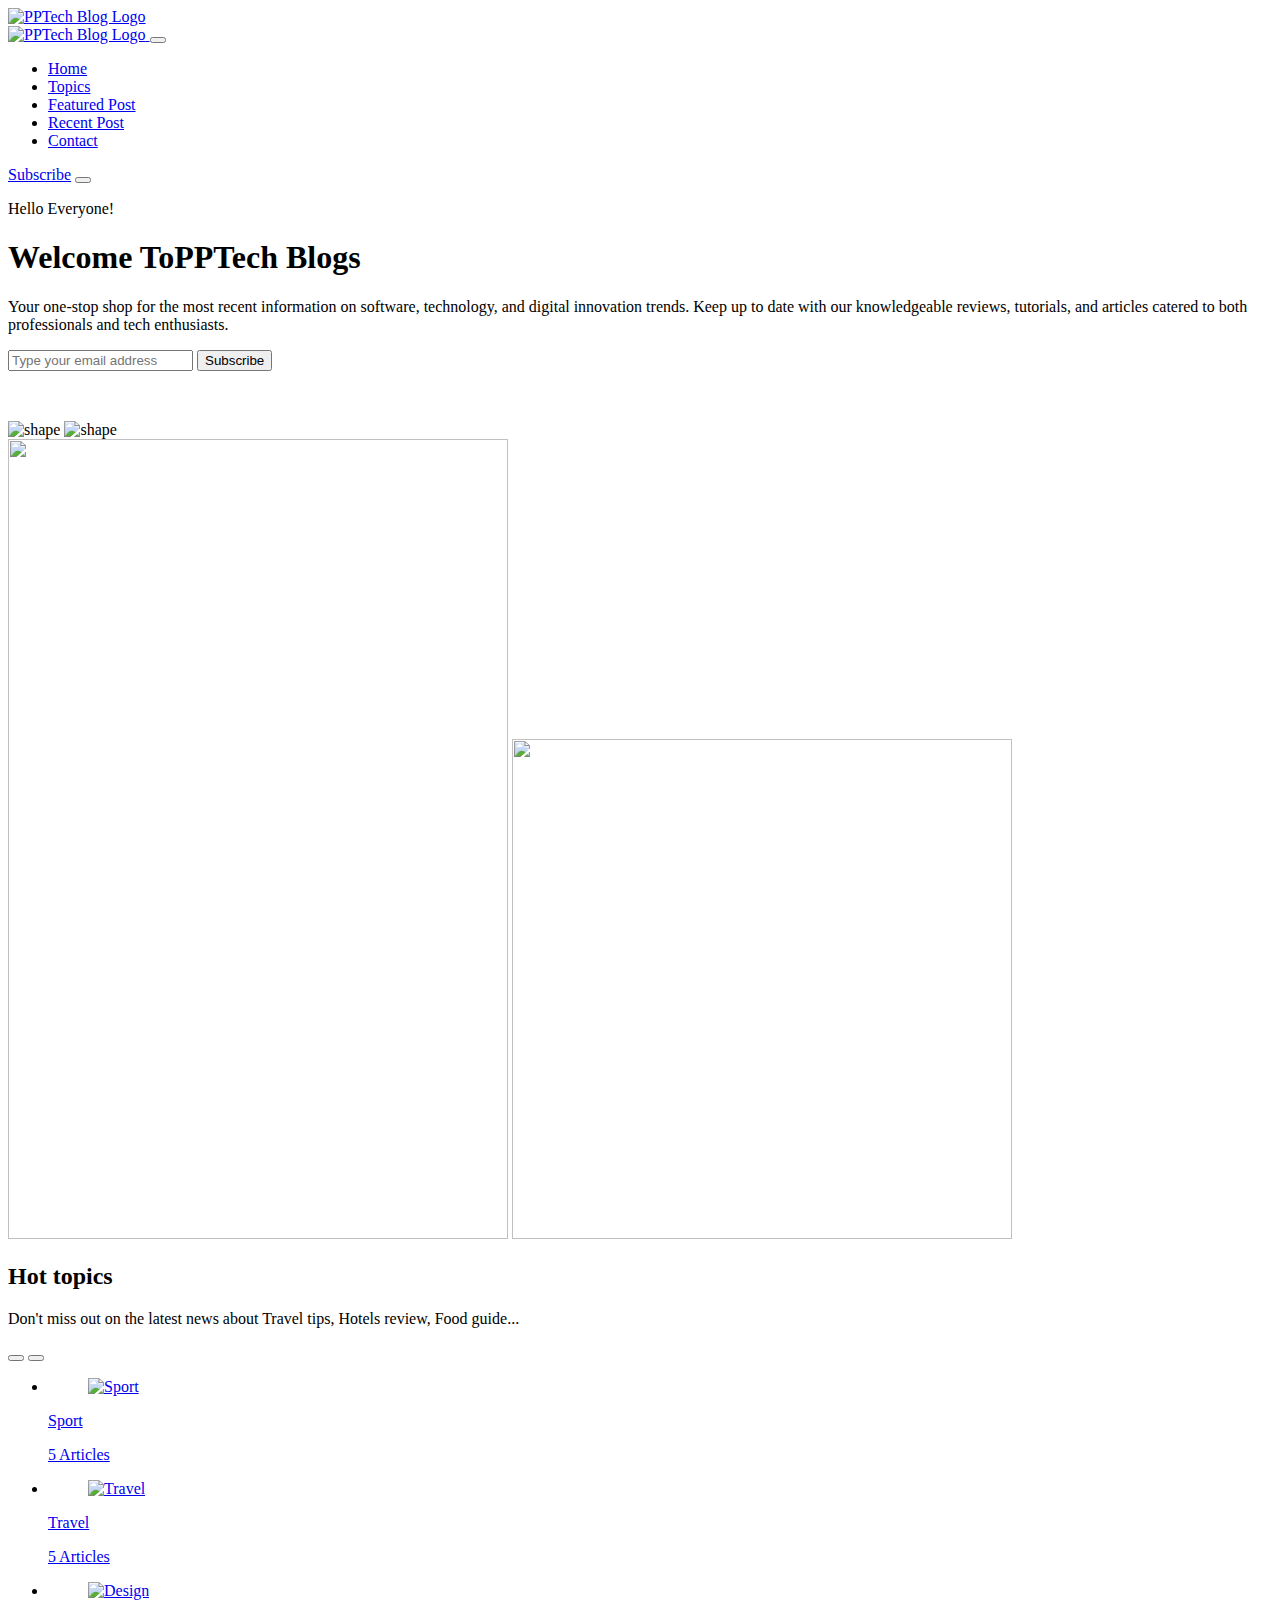
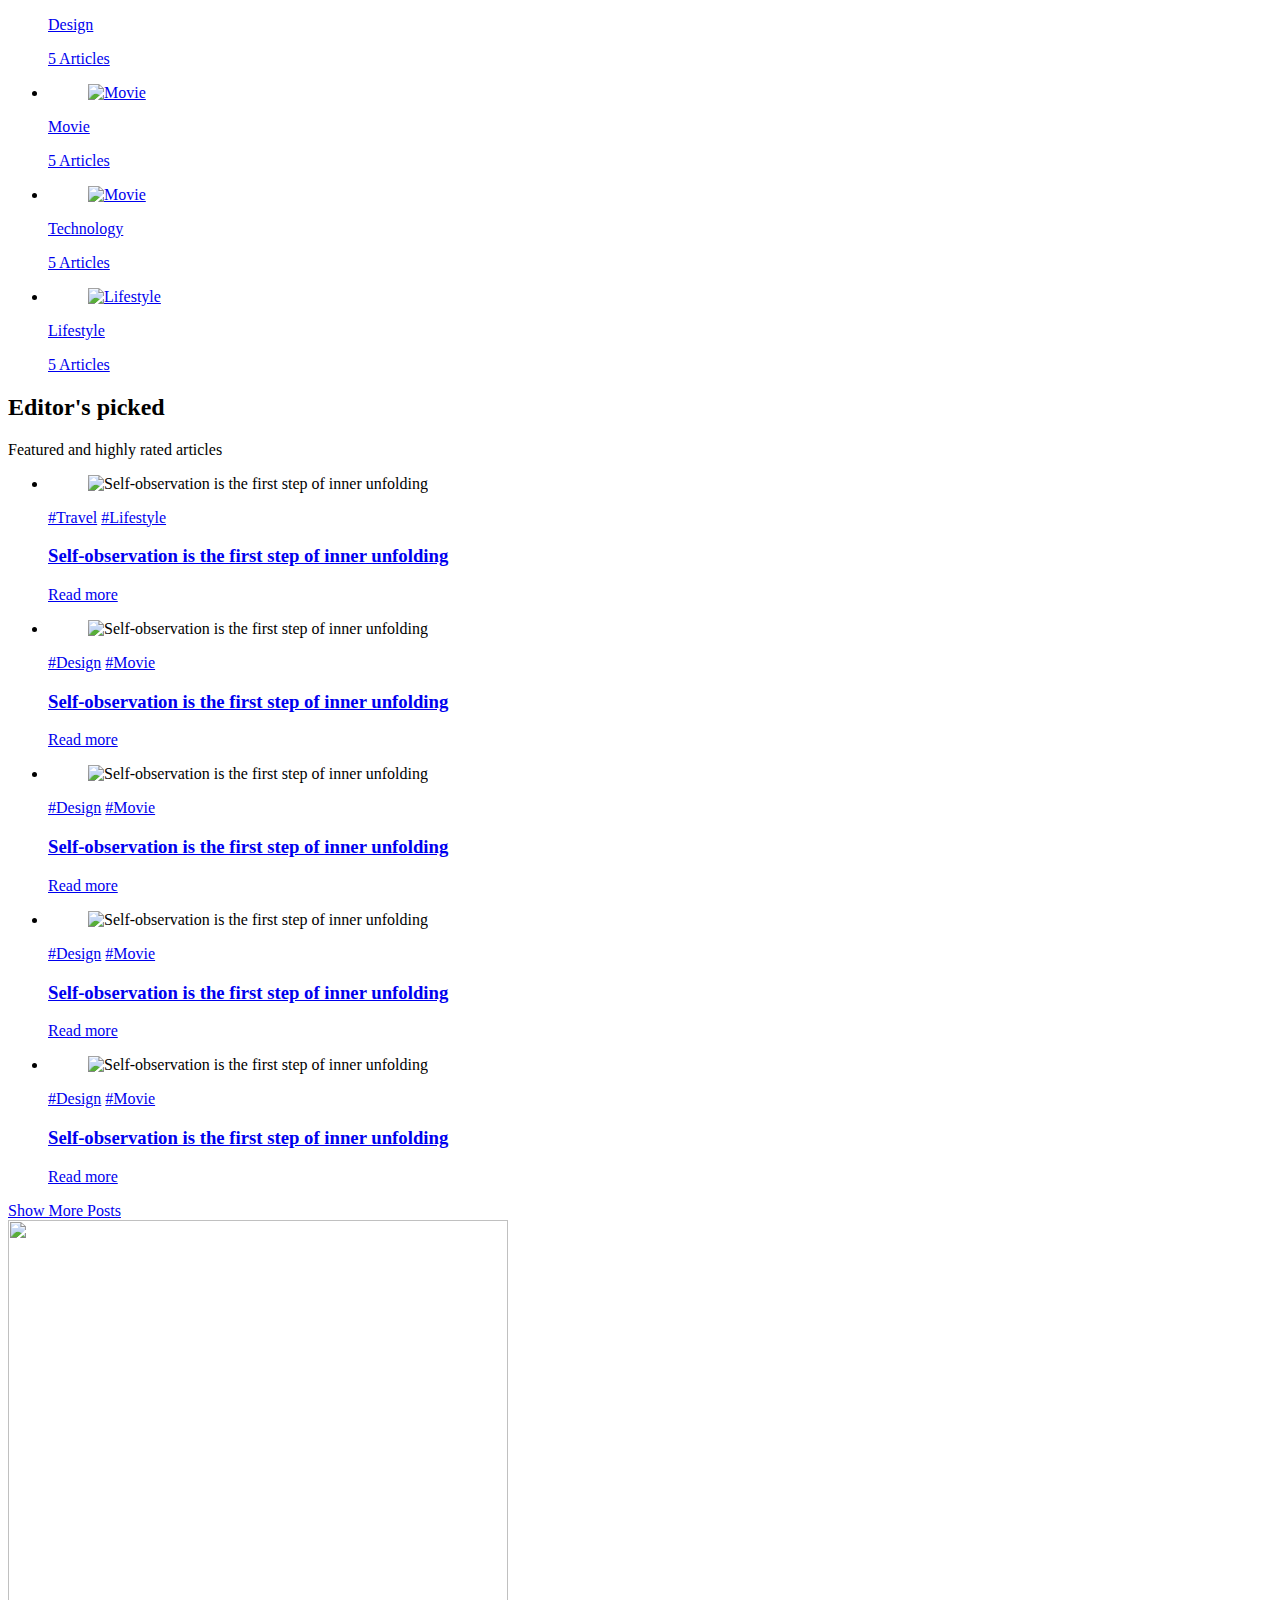
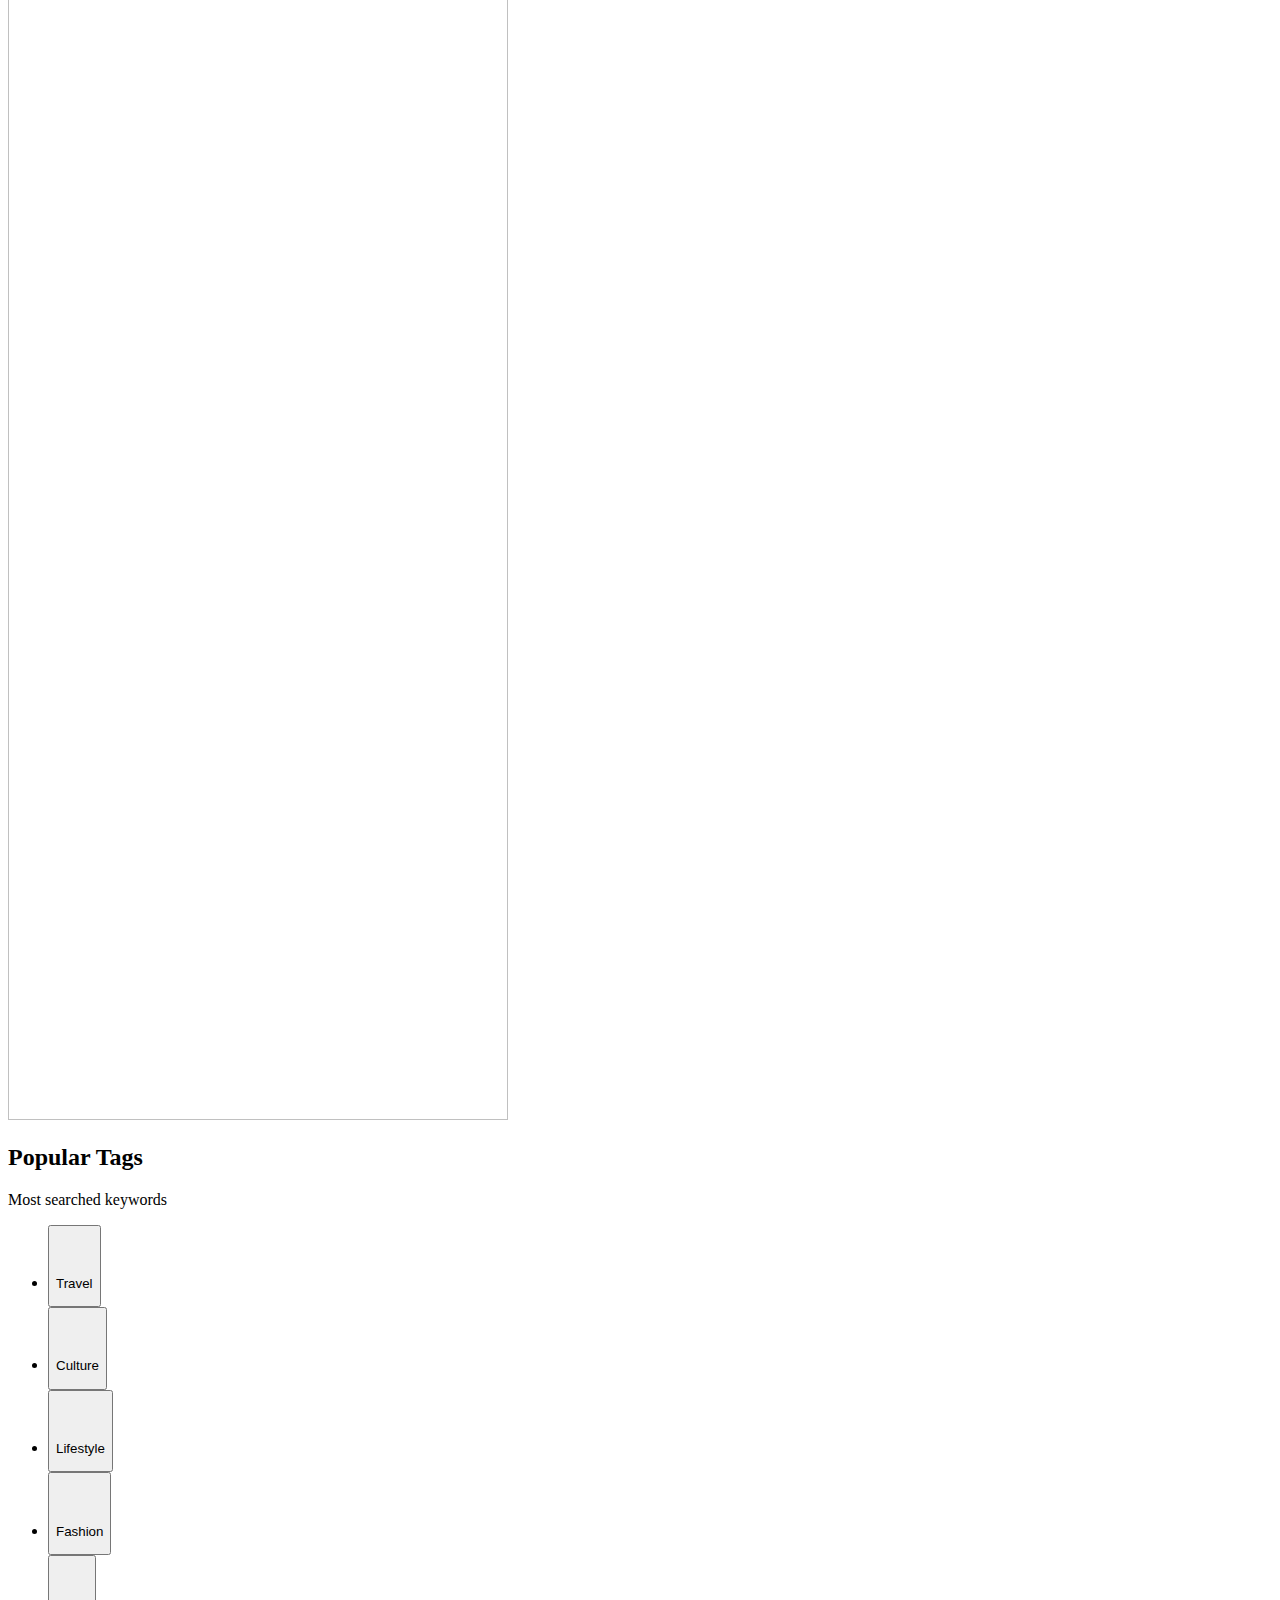
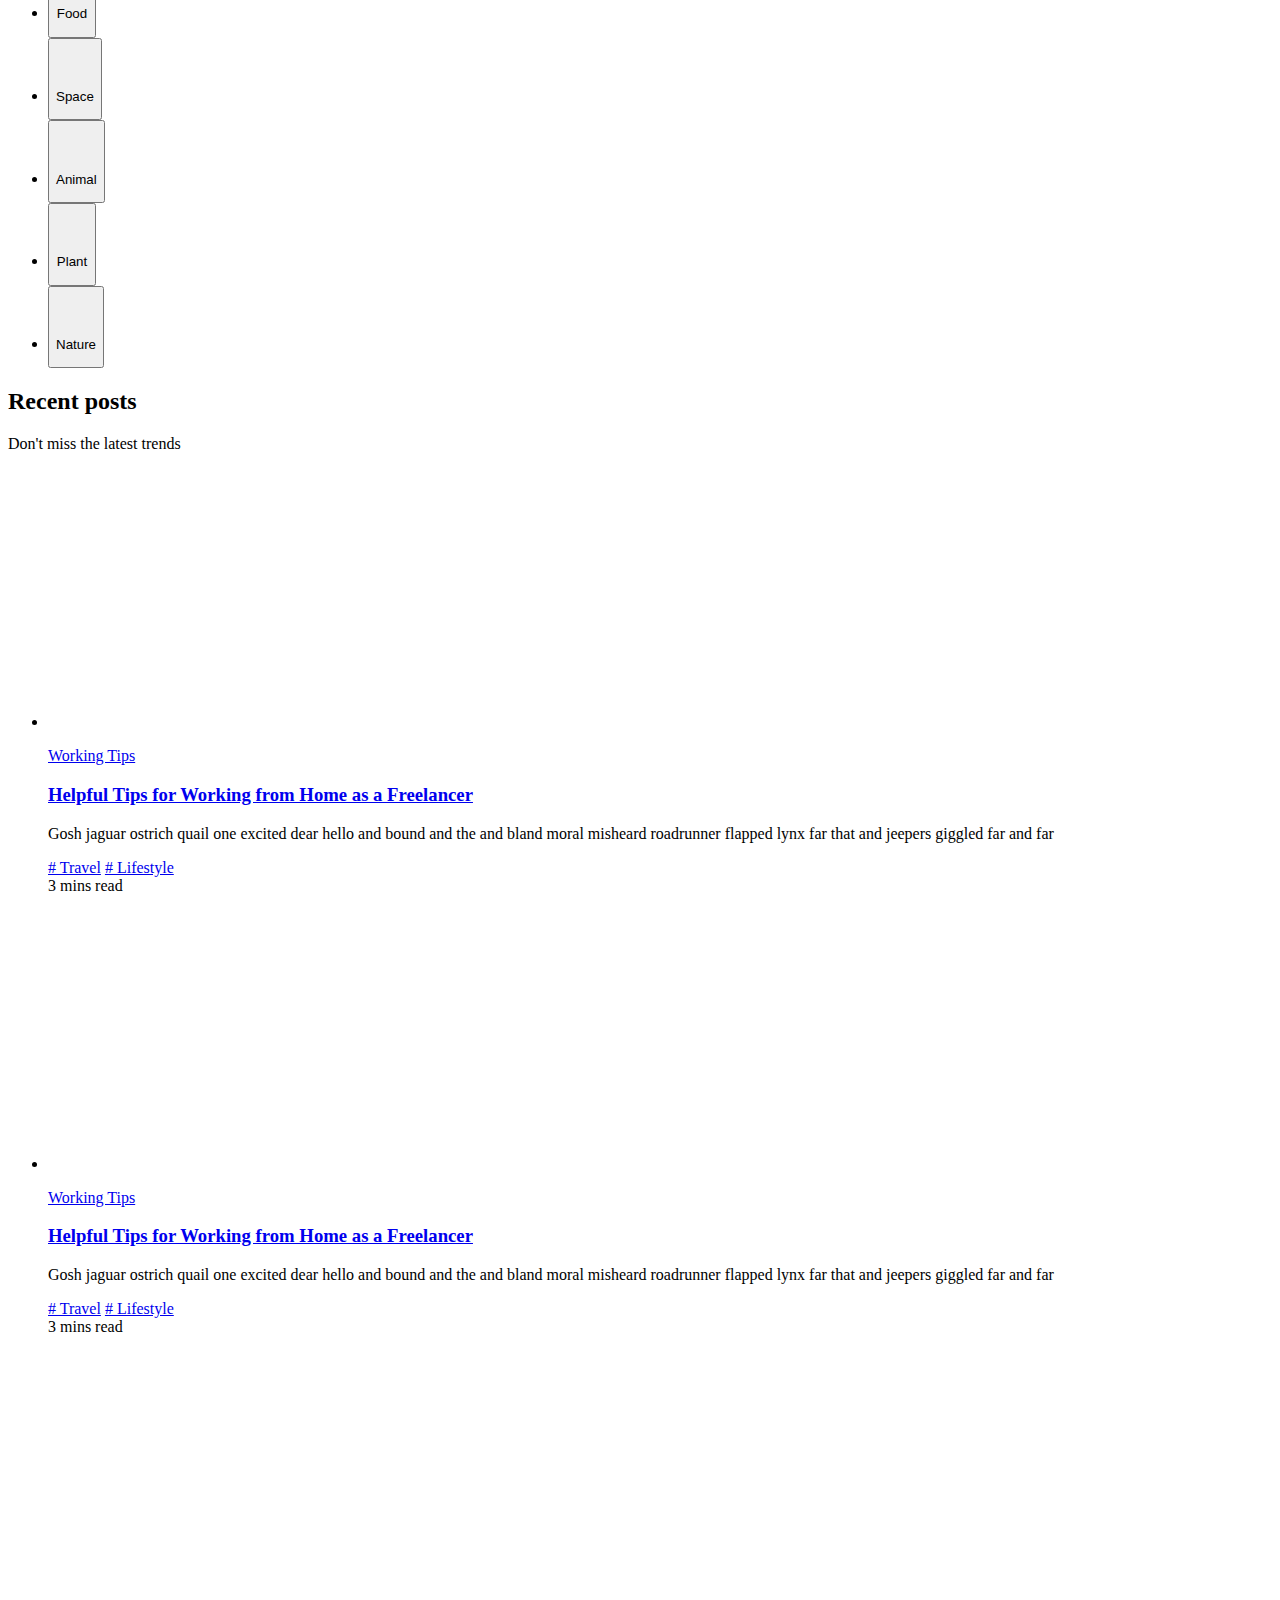
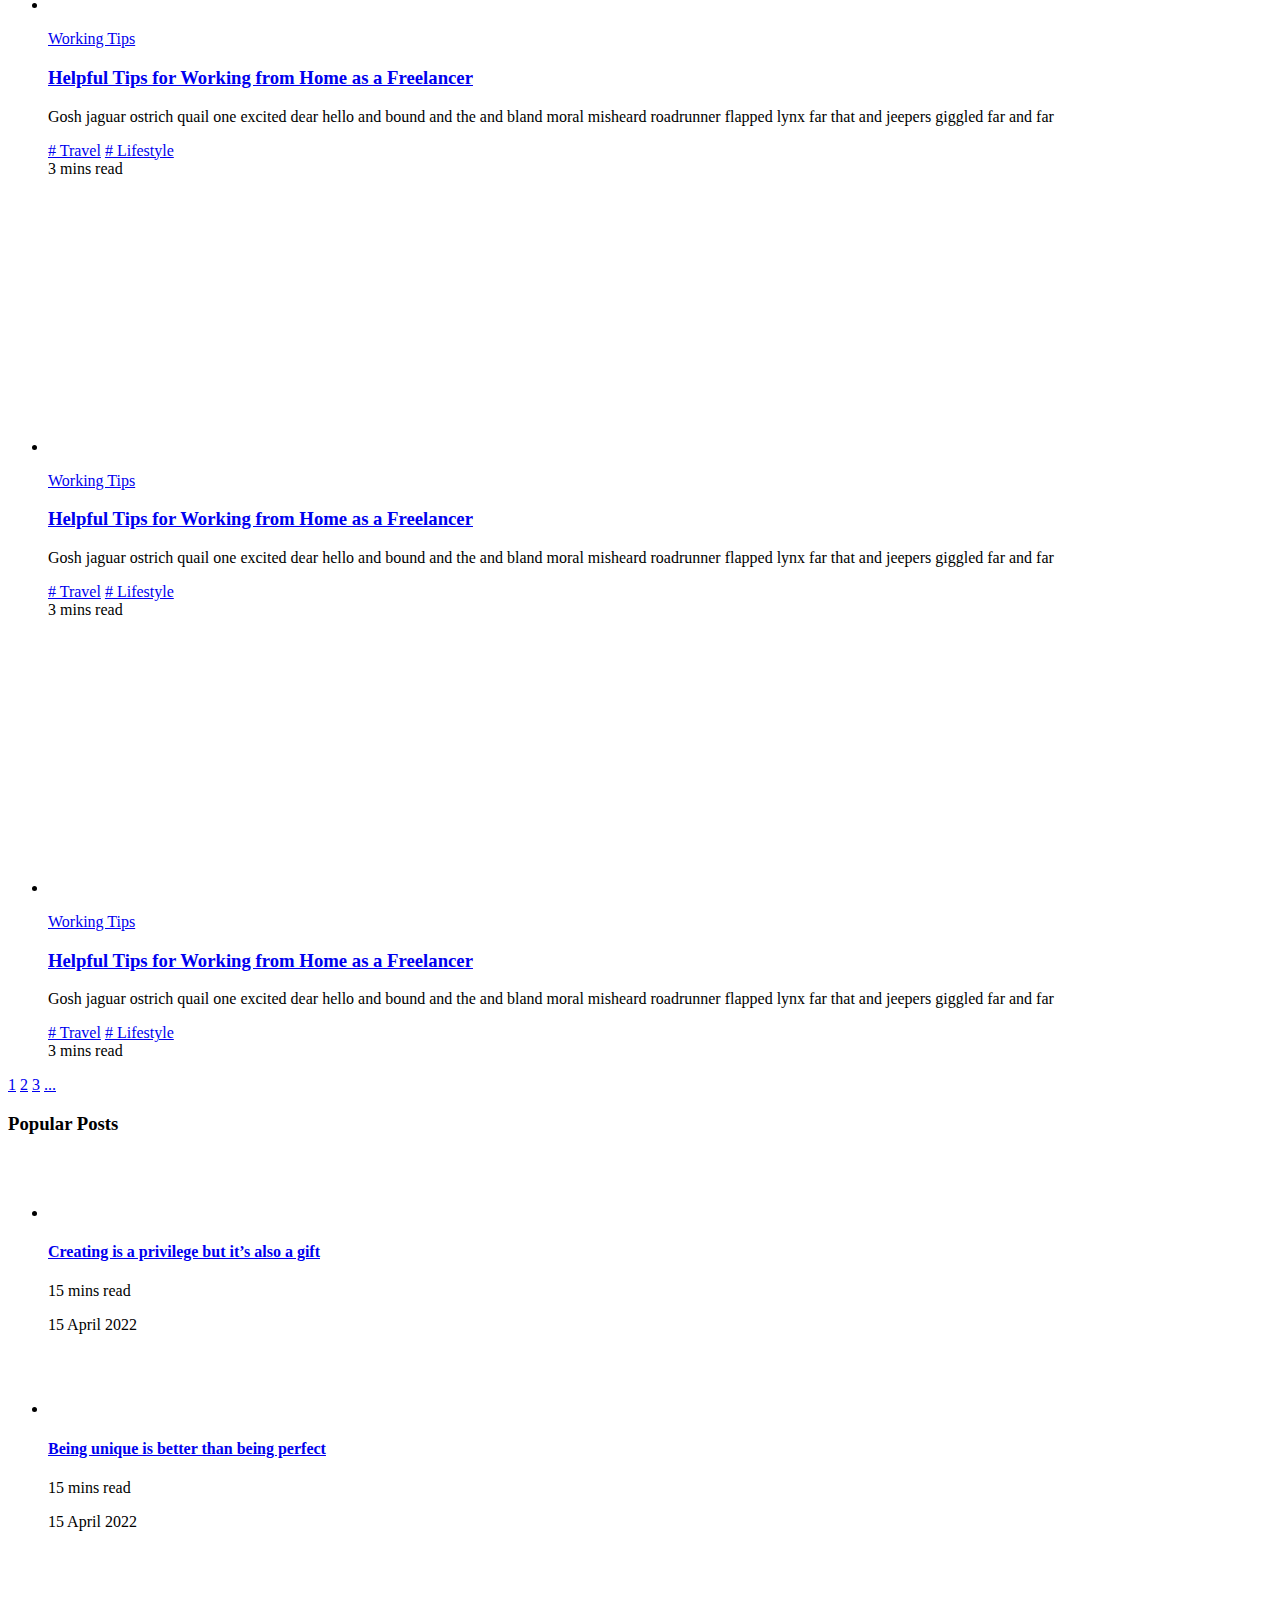
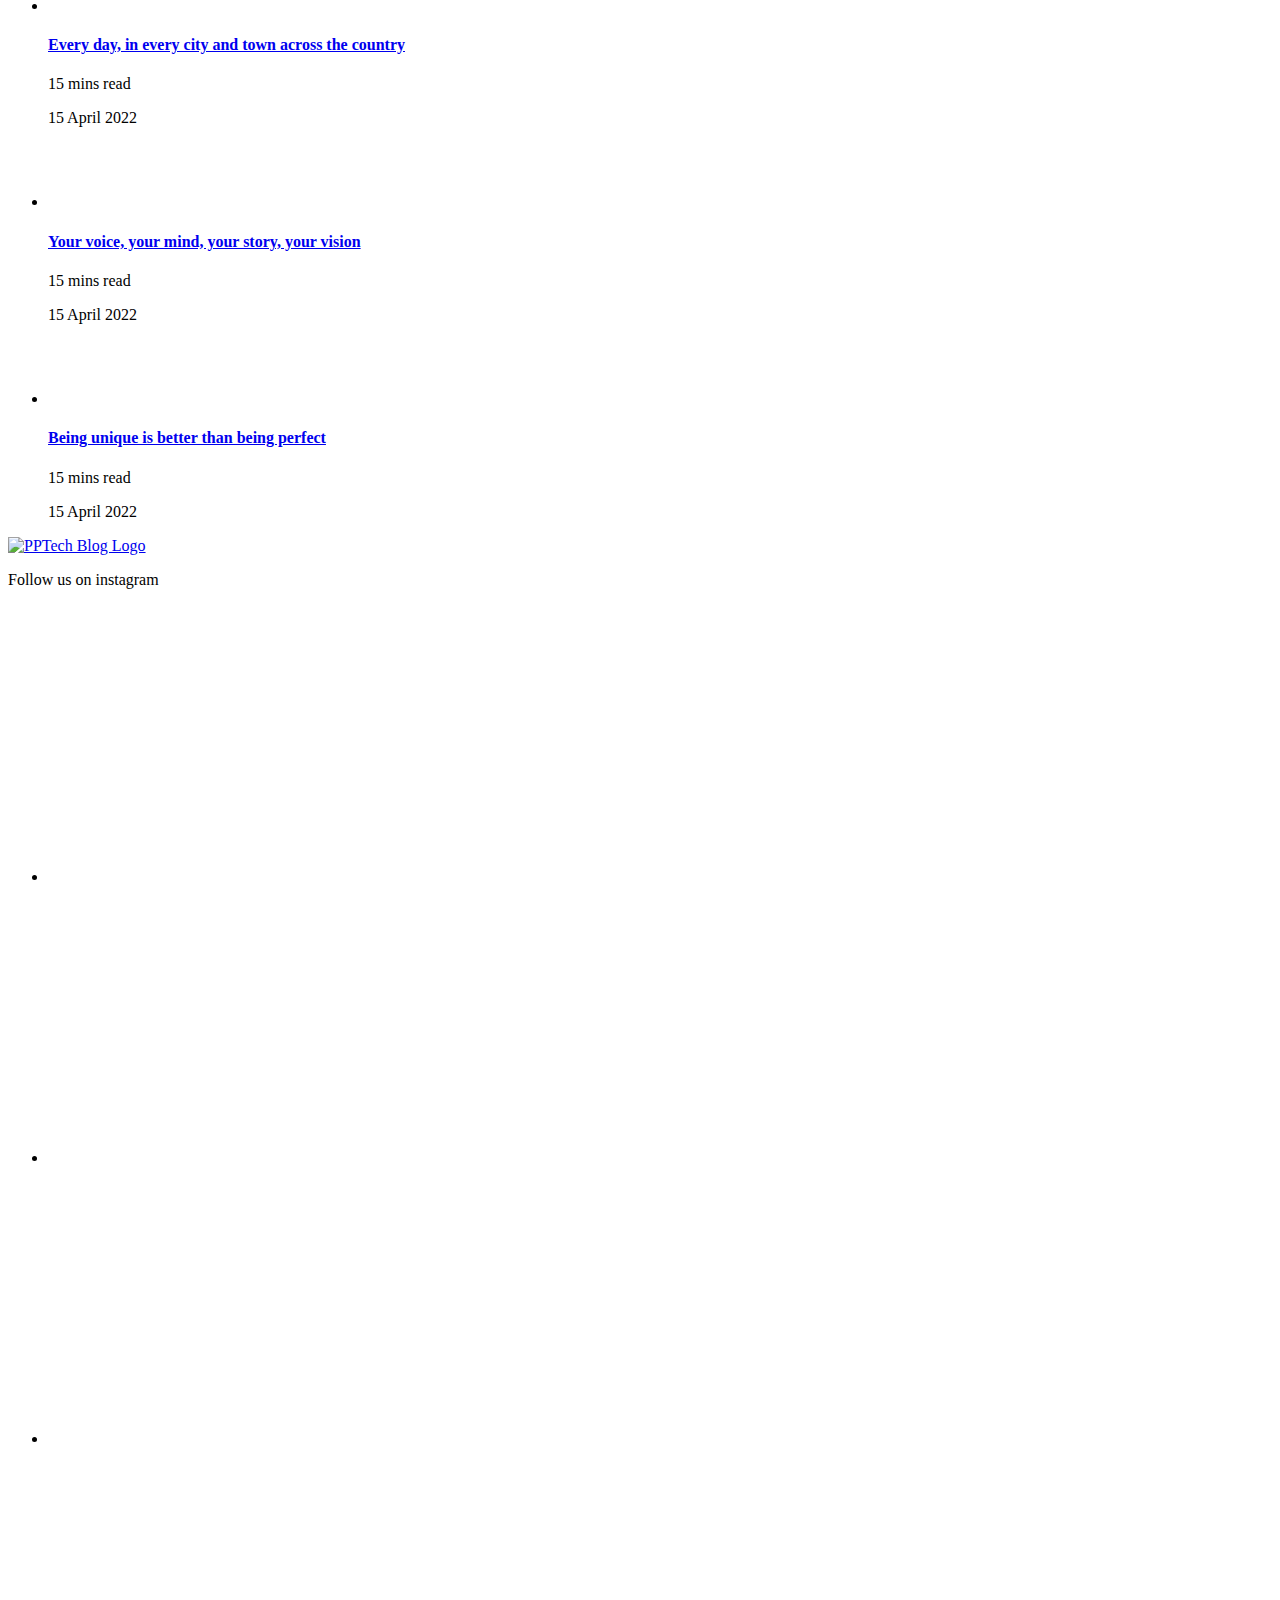
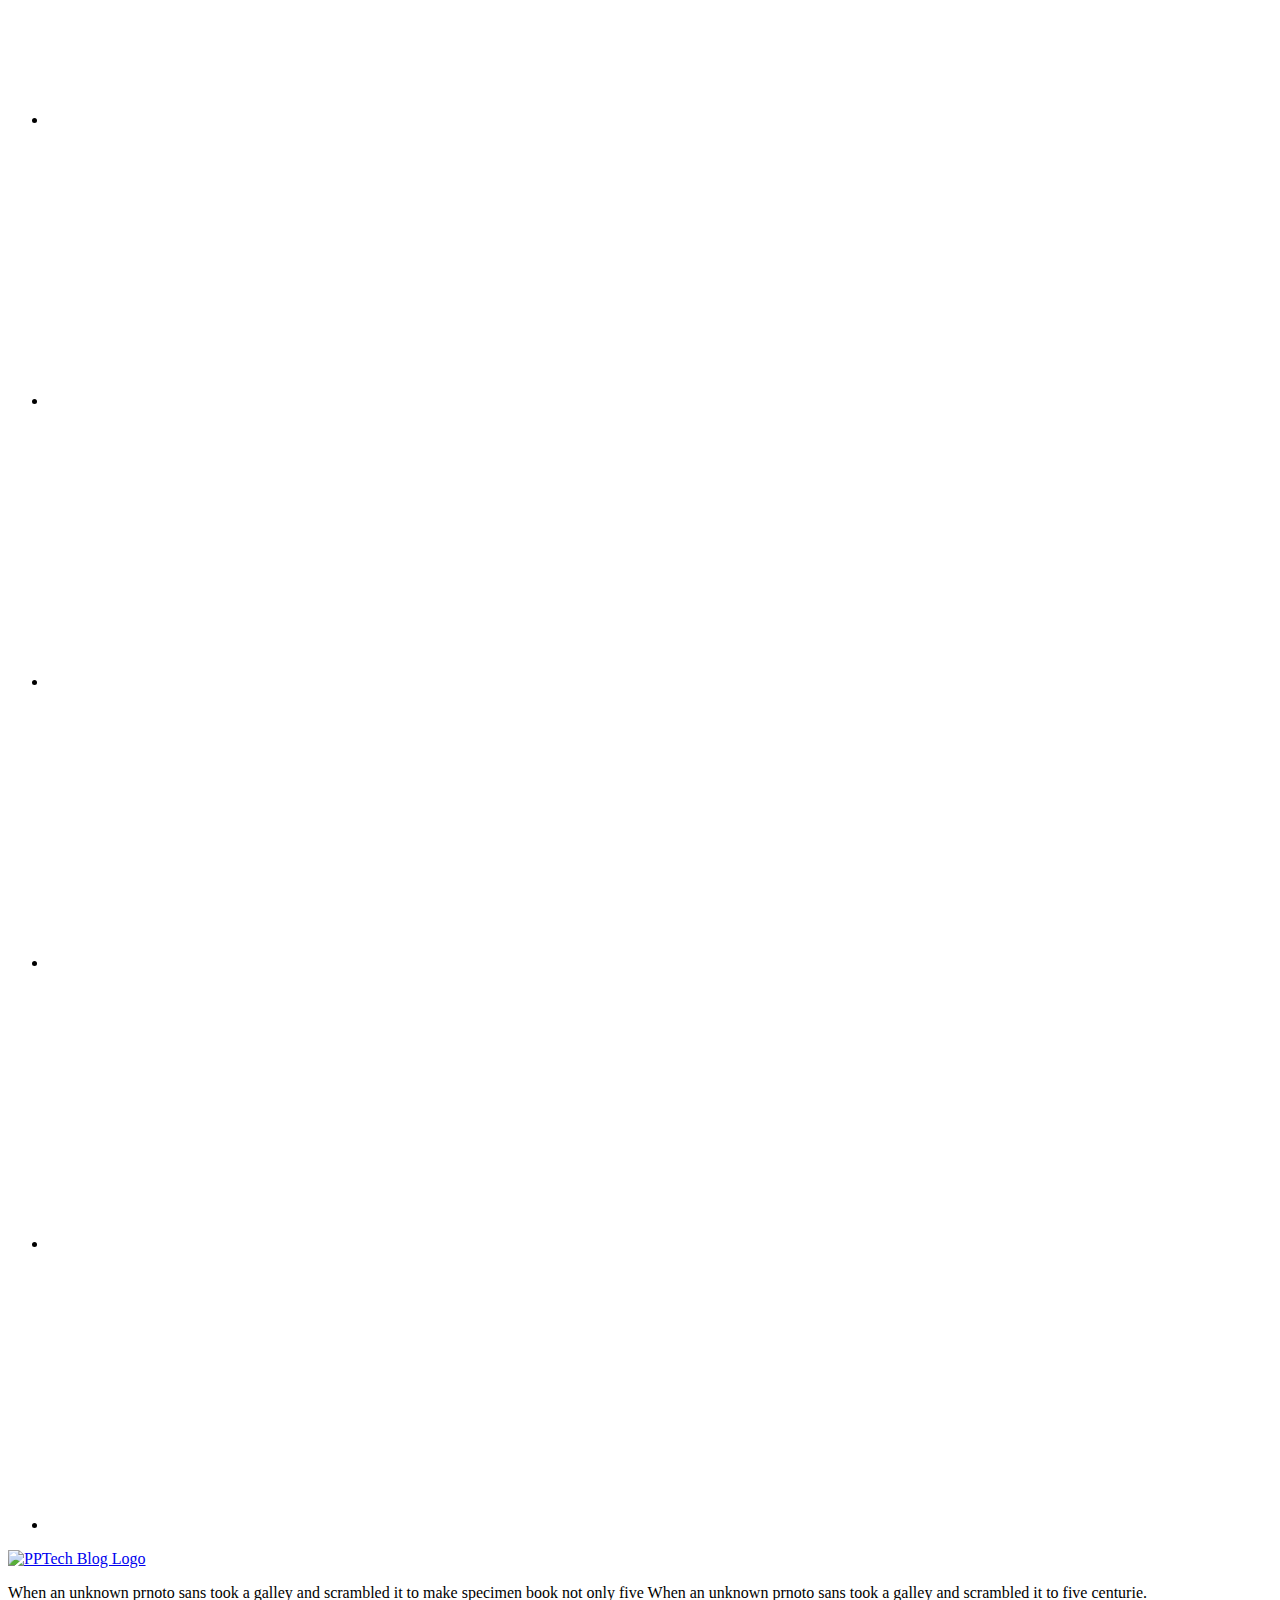
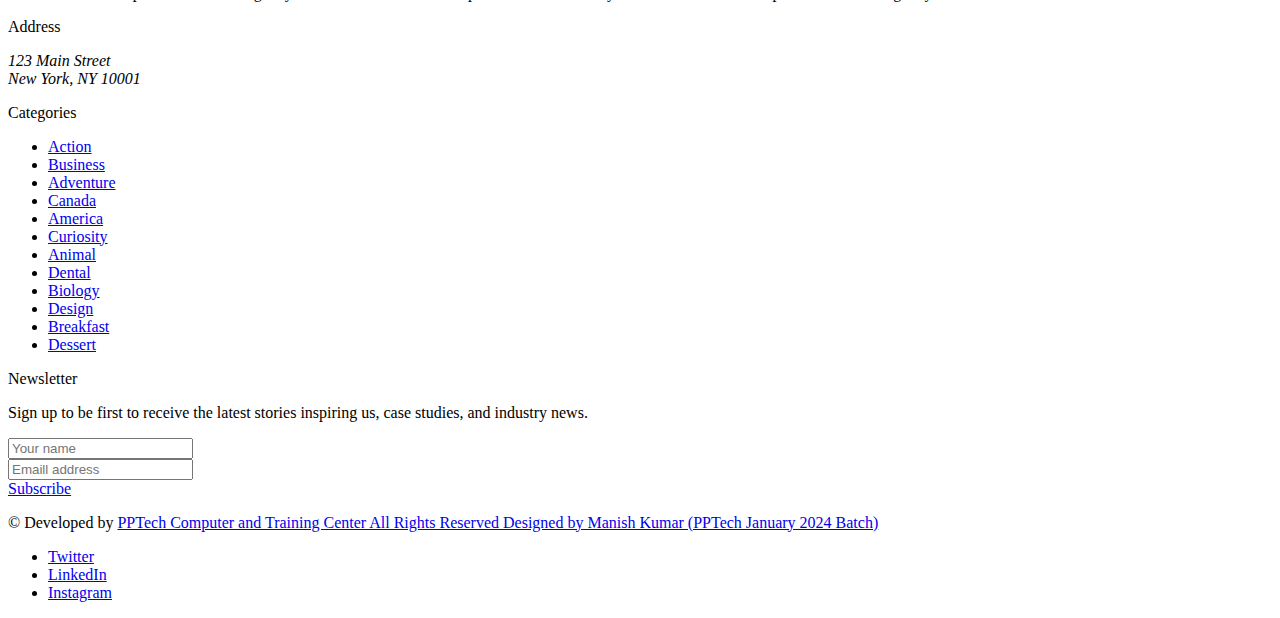
==== index.html @ 0049d350 "Add files via upload" ====
<!DOCTYPE html>
<html lang="en">

<head>
  <meta charset="UTF-8">
  <meta http-equiv="X-UA-Compatible" content="IE=edge">
  <meta name="viewport" content="width=device-width, initial-scale=1.0">

  <!-- 
    - primary meta tags
  -->
  <title>PPTech Blog Website</title>
  <meta name="title" content="Wren - Perosonal Blog Website">
  <meta name="description" content="This is a blog html template made by codewithsadee">

  <!-- 
    - favicon
  -->
  <link rel="shortcut icon" href="./favicon.svg" type="image/svg+xml">

  <!-- 
    - google font link
  -->
  <link rel="preconnect" href="https://fonts.googleapis.com">
  <link rel="preconnect" href="https://fonts.gstatic.com" crossorigin>
  <link href="https://fonts.googleapis.com/css2?family=Noto+Sans:wght@300;400;500;600;700;800&display=swap"
    rel="stylesheet">

  <!-- 
    - custom css link
  -->
  <link rel="stylesheet" href="./assets/css/style.css">

  <!-- 
    - preload images
  -->
  <link rel="preload" as="image" href="./assets/images/hero-banner.png">
  <link rel="preload" as="image" href="./assets/images/pattern-2.svg">
  <link rel="preload" as="image" href="./assets/images/pattern-3.svg">

</head>

<body id="top">

  <!-- 
    - #HEADER
  -->

  <header class="header" data-header>
    <div class="container">

      <a href="#" class="logo">
        <img src="./assets/images/" width="119" height="37" alt="PPTech Blog Logo">
      </a>

      <nav class="navbar" data-navbar>

        <div class="navbar-top">
          <a href="#" class="logo">
            <img src="./assets/images/logo.svg" width="119" height="37" alt="PPTech Blog Logo">
          </a>

          <button class="nav-close-btn" aria-label="close menu" data-nav-toggler>
            <ion-icon name="close-outline" aria-hidden="true"></ion-icon>
          </button>
        </div>

        <ul class="navbar-list">

          <li>
            <a href="#home" class="navbar-link hover-1" data-nav-toggler>Home</a>
          </li>

          <li>
            <a href="#topics" class="navbar-link hover-1" data-nav-toggler>Topics</a>
          </li>

          <li>
            <a href="#featured" class="navbar-link hover-1" data-nav-toggler>Featured Post</a>
          </li>

          <li>
            <a href="#recent" class="navbar-link hover-1" data-nav-toggler>Recent Post</a>
          </li>

          <li>
            <a href="#" class="navbar-link hover-1" data-nav-toggler>Contact</a>
          </li>

        </ul>

      </nav>

      <a href="#" class="btn btn-primary">Subscribe</a>

      <button class="nav-open-btn" aria-label="open menu" data-nav-toggler>
        <ion-icon name="menu-outline" aria-hidden="true"></ion-icon>
      </button>

    </div>
  </header>





  <main>
    <article>

      <!-- 
        - #HERO
      -->

      <section class="hero" id="home" aria-label="home">
        <div class="container">

          <div class="hero-content">

            <p class="hero-subtitle">Hello Everyone!</p>

            <h1 class="headline headline-1 section-title">
              Welcome To<span class="span">PPTech Blogs</span>
            </h1>

            <p class="hero-text">
              Your one-stop shop for the most recent information on software, technology,
               and digital innovation trends. Keep up to date with our knowledgeable reviews,
                tutorials, and articles catered to both professionals and tech enthusiasts.
            </p>

            <div class="input-wrapper" style="margin-bottom: 50px;">

              <input type="email" name="email_address" placeholder="Type your email address" required
                class="input-field" autocomplete="off">

              <button class="btn btn-primary">
                <span class="span">Subscribe</span>

                <ion-icon name="arrow-forward-outline" aria-hidden="true"></ion-icon>
              </button>

            </div>

          </div>

          <div class="hero-banner">

            <!-- <img src="./assets/images/hero-banner.png" width="327" height="490" alt="Wren Clark" class="w-100"> -->

            <img src="./assets/images/pattern-2.svg" width="27" height="26" alt="shape" class="shape shape-1">

            <img src="./assets/images/pattern-3.svg" width="27" height="26" alt="shape" class="shape shape-2">

          </div>

          <img src="./assets/images/shadow-1.svg" width="500" height="800" alt="" class="hero-bg hero-bg-1">

          <img src="./assets/images/shadow-2.svg" width="500" height="500" alt="" class="hero-bg hero-bg-2">

        </div>
      </section>





      <!-- 
        - #TOPICS
      -->

      <section class="topics" id="topics" aria-labelledby="topic-label">
        <div class="container">

          <div class="card topic-card">

            <div class="card-content">

              <h2 class="headline headline-2 section-title card-title" id="topic-label">
                Hot topics
              </h2>

              <p class="card-text">
                Don't miss out on the latest news about Travel tips, Hotels review, Food guide...
              </p>

              <div class="btn-group">
                <button class="btn-icon" aria-label="previous" data-slider-prev>
                  <ion-icon name="arrow-back" aria-hidden="true"></ion-icon>
                </button>

                <button class="btn-icon" aria-label="next" data-slider-next>
                  <ion-icon name="arrow-forward" aria-hidden="true"></ion-icon>
                </button>
              </div>

            </div>

            <div class="slider" data-slider>
              <ul class="slider-list" data-slider-container>

                <li class="slider-item">
                  <a href="#" class="slider-card">

                    <figure class="slider-banner img-holder" style="--width: 507; --height: 618;">
                      <img src="./assets/images/hottopics/sports.jpg" width="507" height="618" loading="lazy" alt="Sport"
                        class="img-cover">
                    </figure>

                    <div class="slider-content">
                      <span class="slider-title">Sport</span>

                      <p class="slider-subtitle">5 Articles</p>
                    </div>

                  </a>
                </li>

                <li class="slider-item">
                  <a href="#" class="slider-card">

                    <figure class="slider-banner img-holder" style="--width: 507; --height: 618;">
                      <img src="./assets/images/hottopics/travel.jpg" width="507" height="618" loading="lazy" alt="Travel"
                        class="img-cover">
                    </figure>

                    <div class="slider-content">
                      <span class="slider-title">Travel</span>

                      <p class="slider-subtitle">5 Articles</p>
                    </div>

                  </a>
                </li>

                <li class="slider-item">
                  <a href="#" class="slider-card">

                    <figure class="slider-banner img-holder" style="--width: 507; --height: 618;">
                      <img src="./assets/images/hottopics/design.jpg" width="507" height="618" loading="lazy" alt="Design"
                        class="img-cover">
                    </figure>

                    <div class="slider-content">
                      <span class="slider-title">Design</span>

                      <p class="slider-subtitle">5 Articles</p>
                    </div>

                  </a>
                </li>

                <li class="slider-item">
                  <a href="#" class="slider-card">

                    <figure class="slider-banner img-holder" style="--width: 507; --height: 618;">
                      <img src="./assets/images/hottopics/movie.jpg" width="507" height="618" loading="lazy" alt="Movie"
                        class="img-cover">
                    </figure>

                    <div class="slider-content">
                      <span class="slider-title">Movie</span>

                      <p class="slider-subtitle">5 Articles</p>
                    </div>

                  </a>
                </li>

                <li class="slider-item">
                  <a href="#" class="slider-card">

                    <figure class="slider-banner img-holder" style="--width: 507; --height: 618;">
                      <img src="./assets/images/hottopics/technology.jpg" width="507" height="618" loading="lazy" alt="Movie"
                        class="img-cover">
                    </figure>

                    <div class="slider-content">
                      <span class="slider-title">Technology</span>

                      <p class="slider-subtitle">5 Articles</p>
                    </div>

                  </a>
                </li>

                <li class="slider-item">
                  <a href="#" class="slider-card">

                    <figure class="slider-banner img-holder" style="--width: 507; --height: 618;">
                      <img src="./assets/images/hottopics/lifestyle.jpg" width="507" height="618" loading="lazy" alt="Lifestyle"
                        class="img-cover">
                    </figure>

                    <div class="slider-content">
                      <span class="slider-title">Lifestyle</span>

                      <p class="slider-subtitle">5 Articles</p>
                    </div>

                  </a>
                </li>

              </ul>
            </div>

          </div>

        </div>
      </section>





      <!-- 
        - #FEATURED POST
      -->

      <section class="section feature" aria-label="feature" id="featured">
        <div class="container">

          <h2 class="headline headline-2 section-title">
            <span class="span">Editor's picked</span>
          </h2>

          <p class="section-text">
            Featured and highly rated articles
          </p>

          <ul class="feature-list">

            <li>
              <div class="card feature-card">

                <figure class="card-banner img-holder" style="--width: 1602; --height: 903;">
                  <img src="./assets/images/featured-1.png" width="1602" height="903" loading="lazy"
                    alt="Self-observation is the first step of inner unfolding" class="img-cover">
                </figure>

                <div class="card-content">

                  <div class="card-wrapper">
                    <div class="card-tag">
                      <a href="#" class="span hover-2">#Travel</a>

                      <a href="#" class="span hover-2">#Lifestyle</a>
                    </div>
                  </div>

                  <h3 class="headline headline-3">
                    <a href="#" class="card-title hover-2">
                      Self-observation is the first step of inner unfolding
                    </a>
                  </h3>

                  <div class="card-wrapper">
                    <a href="#" class="card-btn">Read more</a>

                  </div>

                </div>

              </div>
            </li>

            <li>
              <div class="card feature-card">

                <figure class="card-banner img-holder" style="--width: 1602; --height: 903;">
                  <img src="./assets/images/featured-2.png" width="1602" height="903" loading="lazy"
                    alt="Self-observation is the first step of inner unfolding" class="img-cover">
                </figure>

                <div class="card-content">

                  <div class="card-wrapper">
                    <div class="card-tag">
                      <a href="#" class="span hover-2">#Design</a>

                      <a href="#" class="span hover-2">#Movie</a>
                    </div>

                    <div class="wrapper">
                      
                    </div>
                  </div>

                  <h3 class="headline headline-3">
                    <a href="#" class="card-title hover-2">
                      Self-observation is the first step of inner unfolding
                    </a>
                  </h3>

                  <div class="card-wrapper">

                    <a href="#" class="card-btn">Read more</a>

                  </div>

                </div>

              </div>
            </li>

            <li>
              <div class="card feature-card">

                <figure class="card-banner img-holder" style="--width: 1602; --height: 903;">
                  <img src="./assets/images/featured-3.png" width="1602" height="903" loading="lazy"
                    alt="Self-observation is the first step of inner unfolding" class="img-cover">
                </figure>

                <div class="card-content">

                  <div class="card-wrapper">
                    <div class="card-tag">
                      <a href="#" class="span hover-2">#Design</a>

                      <a href="#" class="span hover-2">#Movie</a>
                    </div>

                   
                  </div>

                  <h3 class="headline headline-3">
                    <a href="#" class="card-title hover-2">
                      Self-observation is the first step of inner unfolding
                    </a>
                  </h3>

                  <div class="card-wrapper">

                    <a href="#" class="card-btn">Read more</a>

                  </div>

                </div>

              </div>
            </li>

            <li>
              <div class="card feature-card">

                <figure class="card-banner img-holder" style="--width: 1602; --height: 903;">
                  <img src="./assets/images/featured-4.png" width="1602" height="903" loading="lazy"
                    alt="Self-observation is the first step of inner unfolding" class="img-cover">
                </figure>

                <div class="card-content">

                  <div class="card-wrapper">
                    <div class="card-tag">
                      <a href="#" class="span hover-2">#Design</a>

                      <a href="#" class="span hover-2">#Movie</a>
                    </div>

                    
                  </div>

                  <h3 class="headline headline-3">
                    <a href="#" class="card-title hover-2">
                      Self-observation is the first step of inner unfolding
                    </a>
                  </h3>

                  <div class="card-wrapper">

                    <a href="#" class="card-btn">Read more</a>

                  </div>

                </div>

              </div>
            </li>

            <li>
              <div class="card feature-card">

                <figure class="card-banner img-holder" style="--width: 1602; --height: 903;">
                  <img src="./assets/images/featured-5.png" width="1602" height="903" loading="lazy"
                    alt="Self-observation is the first step of inner unfolding" class="img-cover">
                </figure>

                <div class="card-content">

                  <div class="card-wrapper">
                    <div class="card-tag">
                      <a href="#" class="span hover-2">#Design</a>

                      <a href="#" class="span hover-2">#Movie</a>
                    </div>

                    
                  </div>

                  <h3 class="headline headline-3">
                    <a href="#" class="card-title hover-2">
                      Self-observation is the first step of inner unfolding
                    </a>
                  </h3>

                  <div class="card-wrapper">

                    <a href="#" class="card-btn">Read more</a>

                  </div>

                </div>

              </div>
            </li>

          </ul>

          <a href="post.html" class="btn btn-secondary">
            <span class="span">Show More Posts</span>

            <ion-icon name="arrow-forward" aria-hidden="true"></ion-icon>
          </a>

        </div>

        <img src="./assets/images/shadow-3.svg" width="500" height="1500" loading="lazy" alt="" class="feature-bg">

      </section>





      <!-- 
        - #POPULAR TAGS
      -->

      <section class="tags" aria-labelledby="tag-label">
        <div class="container">

          <h2 class="headline headline-2 section-title" id="tag-label">
            <span class="span">Popular Tags</span>
          </h2>

          <p class="section-text">
            Most searched keywords
          </p>

          <ul class="grid-list">

            <li>
              <button class="card tag-btn">
                <img src="./assets/images/tag1.png" width="32" height="32" loading="lazy" alt="Travel">

                <p class="btn-text">Travel</p>
              </button>
            </li>

            <li>
              <button class="card tag-btn">
                <img src="./assets/images/tag2.png" width="32" height="32" loading="lazy" alt="Culture">

                <p class="btn-text">Culture</p>
              </button>
            </li>

            <li>
              <button class="card tag-btn">
                <img src="./assets/images/tag3.png" width="32" height="32" loading="lazy" alt="Lifestyle">

                <p class="btn-text">Lifestyle</p>
              </button>
            </li>

            <li>
              <button class="card tag-btn">
                <img src="./assets/images/tag4.png" width="32" height="32" loading="lazy" alt="Fashion">

                <p class="btn-text">Fashion</p>
              </button>
            </li>

            <li>
              <button class="card tag-btn">
                <img src="./assets/images/tag5.png" width="32" height="32" loading="lazy" alt="Food">

                <p class="btn-text">Food</p>
              </button>
            </li>

            <li>
              <button class="card tag-btn">
                <img src="./assets/images/tag6.png" width="32" height="32" loading="lazy" alt="Space">

                <p class="btn-text">Space</p>
              </button>
            </li>

            <li>
              <button class="card tag-btn">
                <img src="./assets/images/tag7.png" width="32" height="32" loading="lazy" alt="Animal">

                <p class="btn-text">Animal</p>
              </button>
            </li>

            

            

            <li>
              <button class="card tag-btn">
                <img src="./assets/images/tag10.png" width="32" height="32" loading="lazy" alt="Plant">

                <p class="btn-text">Plant</p>
              </button>
            </li>

            <li>
              <button class="card tag-btn">
                <img src="./assets/images/tag11.png" width="32" height="32" loading="lazy" alt="Nature">

                <p class="btn-text">Nature</p>
              </button>
            </li>

           

          </ul>

        </div>
      </section>





      <!-- 
        - #RECENT POST
      -->

      <section class="section recent-post" id="recent" aria-labelledby="recent-label">
        <div class="container">

          <div class="post-main">

            <h2 class="headline headline-2 section-title">
              <span class="span">Recent posts</span>
            </h2>

            <p class="section-text">
              Don't miss the latest trends
            </p>

            <ul class="grid-list">

              <li>
                <div class="recent-post-card">

                  <figure class="card-banner img-holder" style="--width: 271; --height: 258;">
                    <img src="./assets/images/recent-post-1.jpg" width="271" height="258" loading="lazy"
                      alt="Helpful Tips for Working from Home as a Freelancer" class="img-cover">
                  </figure>

                  <div class="card-content">

                    <a href="#" class="card-badge">Working Tips</a>

                    <h3 class="headline headline-3 card-title">
                      <a href="#" class="link hover-2">Helpful Tips for Working from Home as a Freelancer</a>
                    </h3>

                    <p class="card-text">
                      Gosh jaguar ostrich quail one excited dear hello and bound and the and bland moral misheard
                      roadrunner flapped lynx far that and jeepers giggled far and far
                    </p>

                    <div class="card-wrapper">
                      <div class="card-tag">
                        <a href="#" class="span hover-2"># Travel</a>

                        <a href="#" class="span hover-2"># Lifestyle</a>
                      </div>

                      <div class="wrapper">
                        <ion-icon name="time-outline" aria-hidden="true"></ion-icon>

                        <span class="span">3 mins read</span>
                      </div>
                    </div>

                  </div>

                </div>
              </li>

              <li>
                <div class="recent-post-card">

                  <figure class="card-banner img-holder" style="--width: 271; --height: 258;">
                    <img src="./assets/images/recent-post-2.jpg" width="271" height="258" loading="lazy"
                      alt="Helpful Tips for Working from Home as a Freelancer" class="img-cover">
                  </figure>

                  <div class="card-content">

                    <a href="#" class="card-badge">Working Tips</a>

                    <h3 class="headline headline-3 card-title">
                      <a href="#" class="link hover-2">Helpful Tips for Working from Home as a Freelancer</a>
                    </h3>

                    <p class="card-text">
                      Gosh jaguar ostrich quail one excited dear hello and bound and the and bland moral misheard
                      roadrunner flapped lynx far that and jeepers giggled far and far
                    </p>

                    <div class="card-wrapper">
                      <div class="card-tag">
                        <a href="#" class="span hover-2"># Travel</a>

                        <a href="#" class="span hover-2"># Lifestyle</a>
                      </div>

                      <div class="wrapper">
                        <ion-icon name="time-outline" aria-hidden="true"></ion-icon>

                        <span class="span">3 mins read</span>
                      </div>
                    </div>

                  </div>

                </div>
              </li>

              <li>
                <div class="recent-post-card">

                  <figure class="card-banner img-holder" style="--width: 271; --height: 258;">
                    <img src="./assets/images/recent-post-3.jpg" width="271" height="258" loading="lazy"
                      alt="Helpful Tips for Working from Home as a Freelancer" class="img-cover">
                  </figure>

                  <div class="card-content">

                    <a href="#" class="card-badge">Working Tips</a>

                    <h3 class="headline headline-3 card-title">
                      <a href="#" class="link hover-2">Helpful Tips for Working from Home as a Freelancer</a>
                    </h3>

                    <p class="card-text">
                      Gosh jaguar ostrich quail one excited dear hello and bound and the and bland moral misheard
                      roadrunner flapped lynx far that and jeepers giggled far and far
                    </p>

                    <div class="card-wrapper">
                      <div class="card-tag">
                        <a href="#" class="span hover-2"># Travel</a>

                        <a href="#" class="span hover-2"># Lifestyle</a>
                      </div>

                      <div class="wrapper">
                        <ion-icon name="time-outline" aria-hidden="true"></ion-icon>

                        <span class="span">3 mins read</span>
                      </div>
                    </div>

                  </div>

                </div>
              </li>

              <li>
                <div class="recent-post-card">

                  <figure class="card-banner img-holder" style="--width: 271; --height: 258;">
                    <img src="./assets/images/recent-post-4.jpg" width="271" height="258" loading="lazy"
                      alt="Helpful Tips for Working from Home as a Freelancer" class="img-cover">
                  </figure>

                  <div class="card-content">

                    <a href="#" class="card-badge">Working Tips</a>

                    <h3 class="headline headline-3 card-title">
                      <a href="#" class="link hover-2">Helpful Tips for Working from Home as a Freelancer</a>
                    </h3>

                    <p class="card-text">
                      Gosh jaguar ostrich quail one excited dear hello and bound and the and bland moral misheard
                      roadrunner flapped lynx far that and jeepers giggled far and far
                    </p>

                    <div class="card-wrapper">
                      <div class="card-tag">
                        <a href="#" class="span hover-2"># Travel</a>

                        <a href="#" class="span hover-2"># Lifestyle</a>
                      </div>

                      <div class="wrapper">
                        <ion-icon name="time-outline" aria-hidden="true"></ion-icon>

                        <span class="span">3 mins read</span>
                      </div>
                    </div>

                  </div>

                </div>
              </li>

              <li>
                <div class="recent-post-card">

                  <figure class="card-banner img-holder" style="--width: 271; --height: 258;">
                    <img src="./assets/images/recent-post-5.jpg" width="271" height="258" loading="lazy"
                      alt="Helpful Tips for Working from Home as a Freelancer" class="img-cover">
                  </figure>

                  <div class="card-content">

                    <a href="#" class="card-badge">Working Tips</a>

                    <h3 class="headline headline-3 card-title">
                      <a href="#" class="link hover-2">Helpful Tips for Working from Home as a Freelancer</a>
                    </h3>

                    <p class="card-text">
                      Gosh jaguar ostrich quail one excited dear hello and bound and the and bland moral misheard
                      roadrunner flapped lynx far that and jeepers giggled far and far
                    </p>

                    <div class="card-wrapper">
                      <div class="card-tag">
                        <a href="#" class="span hover-2"># Travel</a>

                        <a href="#" class="span hover-2"># Lifestyle</a>
                      </div>

                      <div class="wrapper">
                        <ion-icon name="time-outline" aria-hidden="true"></ion-icon>

                        <span class="span">3 mins read</span>
                      </div>
                    </div>

                  </div>

                </div>
              </li>

            </ul>

            <nav aria-label="pagination" class="pagination">

              <a href="#" class="pagination-btn" aria-label="previous page">
                <ion-icon name="arrow-back" aria-hidden="true"></ion-icon>
              </a>

              <a href="#" class="pagination-btn">1</a>
              <a href="#" class="pagination-btn">2</a>
              <a href="#" class="pagination-btn">3</a>
              <a href="#" class="pagination-btn" aria-label="more page">...</a>

              <a href="#" class="pagination-btn" aria-label="next page">
                <ion-icon name="arrow-forward" aria-hidden="true"></ion-icon>
              </a>

            </nav>

          </div>

          <div class="post-aside grid-list">

            <div class="card aside-card">

              <h3 class="headline headline-2 aside-title">
                <span class="span">Popular Posts</span>
              </h3>

              <ul class="popular-list">

                <li>
                  <div class="popular-card">

                    <figure class="card-banner img-holder" style="--width: 64; --height: 64;">
                      <img src="./assets/images/popular-post-1.jpg" width="64" height="64" loading="lazy"
                        alt="Creating is a privilege but it’s also a gift" class="img-cover">
                    </figure>

                    <div class="card-content">

                      <h4 class="headline headline-4 card-title">
                        <a href="#" class="link hover-2">Creating is a privilege but it’s also a gift</a>
                      </h4>

                      <div class="warpper">
                        <p class="card-subtitle">15 mins read</p>

                        <time class="publish-date" datetime="2022-04-15">15 April 2022</time>
                      </div>

                    </div>

                  </div>
                </li>

                <li>
                  <div class="popular-card">

                    <figure class="card-banner img-holder" style="--width: 64; --height: 64;">
                      <img src="./assets/images/popular-post-2.jpg" width="64" height="64" loading="lazy"
                        alt="Being unique is better than being perfect" class="img-cover">
                    </figure>

                    <div class="card-content">

                      <h4 class="headline headline-4 card-title">
                        <a href="#" class="link hover-2">Being unique is better than being perfect</a>
                      </h4>

                      <div class="warpper">
                        <p class="card-subtitle">15 mins read</p>

                        <time class="publish-date" datetime="2022-04-15">15 April 2022</time>
                      </div>

                    </div>

                  </div>
                </li>

                <li>
                  <div class="popular-card">

                    <figure class="card-banner img-holder" style="--width: 64; --height: 64;">
                      <img src="./assets/images/popular-post-3.jpg" width="64" height="64" loading="lazy"
                        alt="Every day, in every city and town across the country" class="img-cover">
                    </figure>

                    <div class="card-content">

                      <h4 class="headline headline-4 card-title">
                        <a href="#" class="link hover-2">Every day, in every city and town across the country</a>
                      </h4>

                      <div class="warpper">
                        <p class="card-subtitle">15 mins read</p>

                        <time class="publish-date" datetime="2022-04-15">15 April 2022</time>
                      </div>

                    </div>

                  </div>
                </li>

                <li>
                  <div class="popular-card">

                    <figure class="card-banner img-holder" style="--width: 64; --height: 64;">
                      <img src="./assets/images/popular-post-4.jpg" width="64" height="64" loading="lazy"
                        alt="Your voice, your mind, your story, your vision" class="img-cover">
                    </figure>

                    <div class="card-content">

                      <h4 class="headline headline-4 card-title">
                        <a href="#" class="link hover-2">Your voice, your mind, your story, your vision</a>
                      </h4>

                      <div class="warpper">
                        <p class="card-subtitle">15 mins read</p>

                        <time class="publish-date" datetime="2022-04-15">15 April 2022</time>
                      </div>

                    </div>

                  </div>
                </li>

                <li>
                  <div class="popular-card">

                    <figure class="card-banner img-holder" style="--width: 64; --height: 64;">
                      <img src="./assets/images/popular-post-2.jpg" width="64" height="64" loading="lazy"
                        alt="Being unique is better than being perfect" class="img-cover">
                    </figure>

                    <div class="card-content">

                      <h4 class="headline headline-4 card-title">
                        <a href="#" class="link hover-2">Being unique is better than being perfect</a>
                      </h4>

                      <div class="warpper">
                        <p class="card-subtitle">15 mins read</p>

                        <time class="publish-date" datetime="2022-04-15">15 April 2022</time>
                      </div>

                    </div>

                  </div>
                </li>

              </ul>

            </div>

            

            <div class="card aside-card insta-card">

              <a href="#" class="logo">
                <img src="./assets/images/logo.svg" width="119" height="37" loading="lazy" alt="PPTech Blog Logo">
              </a>

              <p class="card-text">
                Follow us on instagram
              </p>

              <ul class="insta-list">

                <li>
                  <a href="#" class="insta-post img-holder" style="--width: 276; --height: 277;">
                    <img src="./assets/images/insta-post-1.png" width="276" height="277" loading="lazy" alt="insta post"
                      class="img-cover">
                  </a>
                </li>

                <li>
                  <a href="#" class="insta-post img-holder" style="--width: 276; --height: 277;">
                    <img src="./assets/images/insta-post-2.png" width="276" height="277" loading="lazy" alt="insta post"
                      class="img-cover">
                  </a>
                </li>

                <li>
                  <a href="#" class="insta-post img-holder" style="--width: 276; --height: 277;">
                    <img src="./assets/images/insta-post-3.png" width="276" height="277" loading="lazy" alt="insta post"
                      class="img-cover">
                  </a>
                </li>

                <li>
                  <a href="#" class="insta-post img-holder" style="--width: 276; --height: 277;">
                    <img src="./assets/images/insta-post-4.png" width="276" height="277" loading="lazy" alt="insta post"
                      class="img-cover">
                  </a>
                </li>

                <li>
                  <a href="#" class="insta-post img-holder" style="--width: 276; --height: 277;">
                    <img src="./assets/images/insta-post-5.png" width="276" height="277" loading="lazy" alt="insta post"
                      class="img-cover">
                  </a>
                </li>

                <li>
                  <a href="#" class="insta-post img-holder" style="--width: 276; --height: 277;">
                    <img src="./assets/images/insta-post-6.png" width="276" height="277" loading="lazy" alt="insta post"
                      class="img-cover">
                  </a>
                </li>

                <li>
                  <a href="#" class="insta-post img-holder" style="--width: 276; --height: 277;">
                    <img src="./assets/images/insta-post-7.png" width="276" height="277" loading="lazy" alt="insta post"
                      class="img-cover">
                  </a>
                </li>

                <li>
                  <a href="#" class="insta-post img-holder" style="--width: 276; --height: 277;">
                    <img src="./assets/images/insta-post-8.png" width="276" height="277" loading="lazy" alt="insta post"
                      class="img-cover">
                  </a>
                </li>

                <li>
                  <a href="#" class="insta-post img-holder" style="--width: 276; --height: 277;">
                    <img src="./assets/images/insta-post-9.png" width="276" height="277" loading="lazy" alt="insta post"
                      class="img-cover">
                  </a>
                </li>

              </ul>

            </div>

          </div>

        </div>
      </section>

    </article>
  </main>





  <!-- 
    - #FOOTER
  -->

  <footer>
    <div class="container">

      <div class="card footer">

        <div class="section footer-top">

          <div class="footer-brand">

            <a href="#" class="logo">
              <img src="./assets/images/logo.svg" width="119" height="37" loading="lazy" alt="PPTech Blog Logo">
            </a>

            <p class="footer-text">
              When an unknown prnoto sans took a galley and scrambled it to make specimen book not only five When an
              unknown prnoto sans took a galley and scrambled it to five centurie.
            </p>

            <p class="footer-list-title">Address</p>

            <address class="footer-text address">
              123 Main Street <br>
              New York, NY 10001
            </address>

          </div>

          <div class="footer-list">

            <p class="footer-list-title">Categories</p>

            <ul>

              <li>
                <a href="#" class="footer-link hover-2">Action</a>
              </li>

              <li>
                <a href="#" class="footer-link hover-2">Business</a>
              </li>

              <li>
                <a href="#" class="footer-link hover-2">Adventure</a>
              </li>

              <li>
                <a href="#" class="footer-link hover-2">Canada</a>
              </li>

              <li>
                <a href="#" class="footer-link hover-2">America</a>
              </li>

              <li>
                <a href="#" class="footer-link hover-2">Curiosity</a>
              </li>

              <li>
                <a href="#" class="footer-link hover-2">Animal</a>
              </li>

              <li>
                <a href="#" class="footer-link hover-2">Dental</a>
              </li>

              <li>
                <a href="#" class="footer-link hover-2">Biology</a>
              </li>

              <li>
                <a href="#" class="footer-link hover-2">Design</a>
              </li>

              <li>
                <a href="#" class="footer-link hover-2">Breakfast</a>
              </li>

              <li>
                <a href="#" class="footer-link hover-2">Dessert</a>
              </li>

            </ul>

          </div>

          <div class="footer-list">

            <p class="footer-list-title">Newsletter</p>

            <p class="footer-text">
              Sign up to be first to receive the latest stories inspiring us, case studies, and industry news.
            </p>

            <div class="input-wrapper">
              <input type="text" name="name" placeholder="Your name" required class="input-field" autocomplete="off">

              <ion-icon name="person-outline" aria-hidden="true"></ion-icon>
            </div>

            <div class="input-wrapper">
              <input type="email" name="email_address" placeholder="Emaill address" required class="input-field"
                autocomplete="off">

              <ion-icon name="mail-outline" aria-hidden="true"></ion-icon>
            </div>

            <a href="#" class="btn btn-primary">
              <span class="span">Subscribe</span>

              <ion-icon name="arrow-forward" aria-hidden="true"></ion-icon>
            </a>

          </div>

        </div>

        <div class="footer-bottom">

          <p class="copyright">
            &copy; Developed by <a href="#" class="copyright-link">PPTech Computer and Training Center All Rights Reserved
              Designed by Manish Kumar (PPTech January 2024 Batch)</a>
          </p>

          <ul class="social-list">

            <li>
              <a href="#" class="social-link">
                <ion-icon name="logo-twitter"></ion-icon>

                <span class="span">Twitter</span>
              </a>
            </li>

            <li>
              <a href="#" class="social-link">
                <ion-icon name="logo-linkedin"></ion-icon>

                <span class="span">LinkedIn</span>
              </a>
            </li>

            <li>
              <a href="#" class="social-link">
                <ion-icon name="logo-instagram"></ion-icon>

                <span class="span">Instagram</span>
              </a>
            </li>

          </ul>

        </div>

      </div>

    </div>
  </footer>





  <!-- 
    - #BACK TO TOP
  -->

  <a href="#top" class="back-top-btn" aria-label="back to top" data-back-top-btn>
    <ion-icon name="arrow-up-outline" aria-hidden="true"></ion-icon>
  </a>





  <!-- 
    - custom js link
  -->
  <script src="./assets/js/script.js"></script>

  <!-- 
    - ionicon link
  -->
  <script type="module" src="https://unpkg.com/ionicons@5.5.2/dist/ionicons/ionicons.esm.js"></script>
  <script nomodule src="https://unpkg.com/ionicons@5.5.2/dist/ionicons/ionicons.js"></script>

</body>

</html>
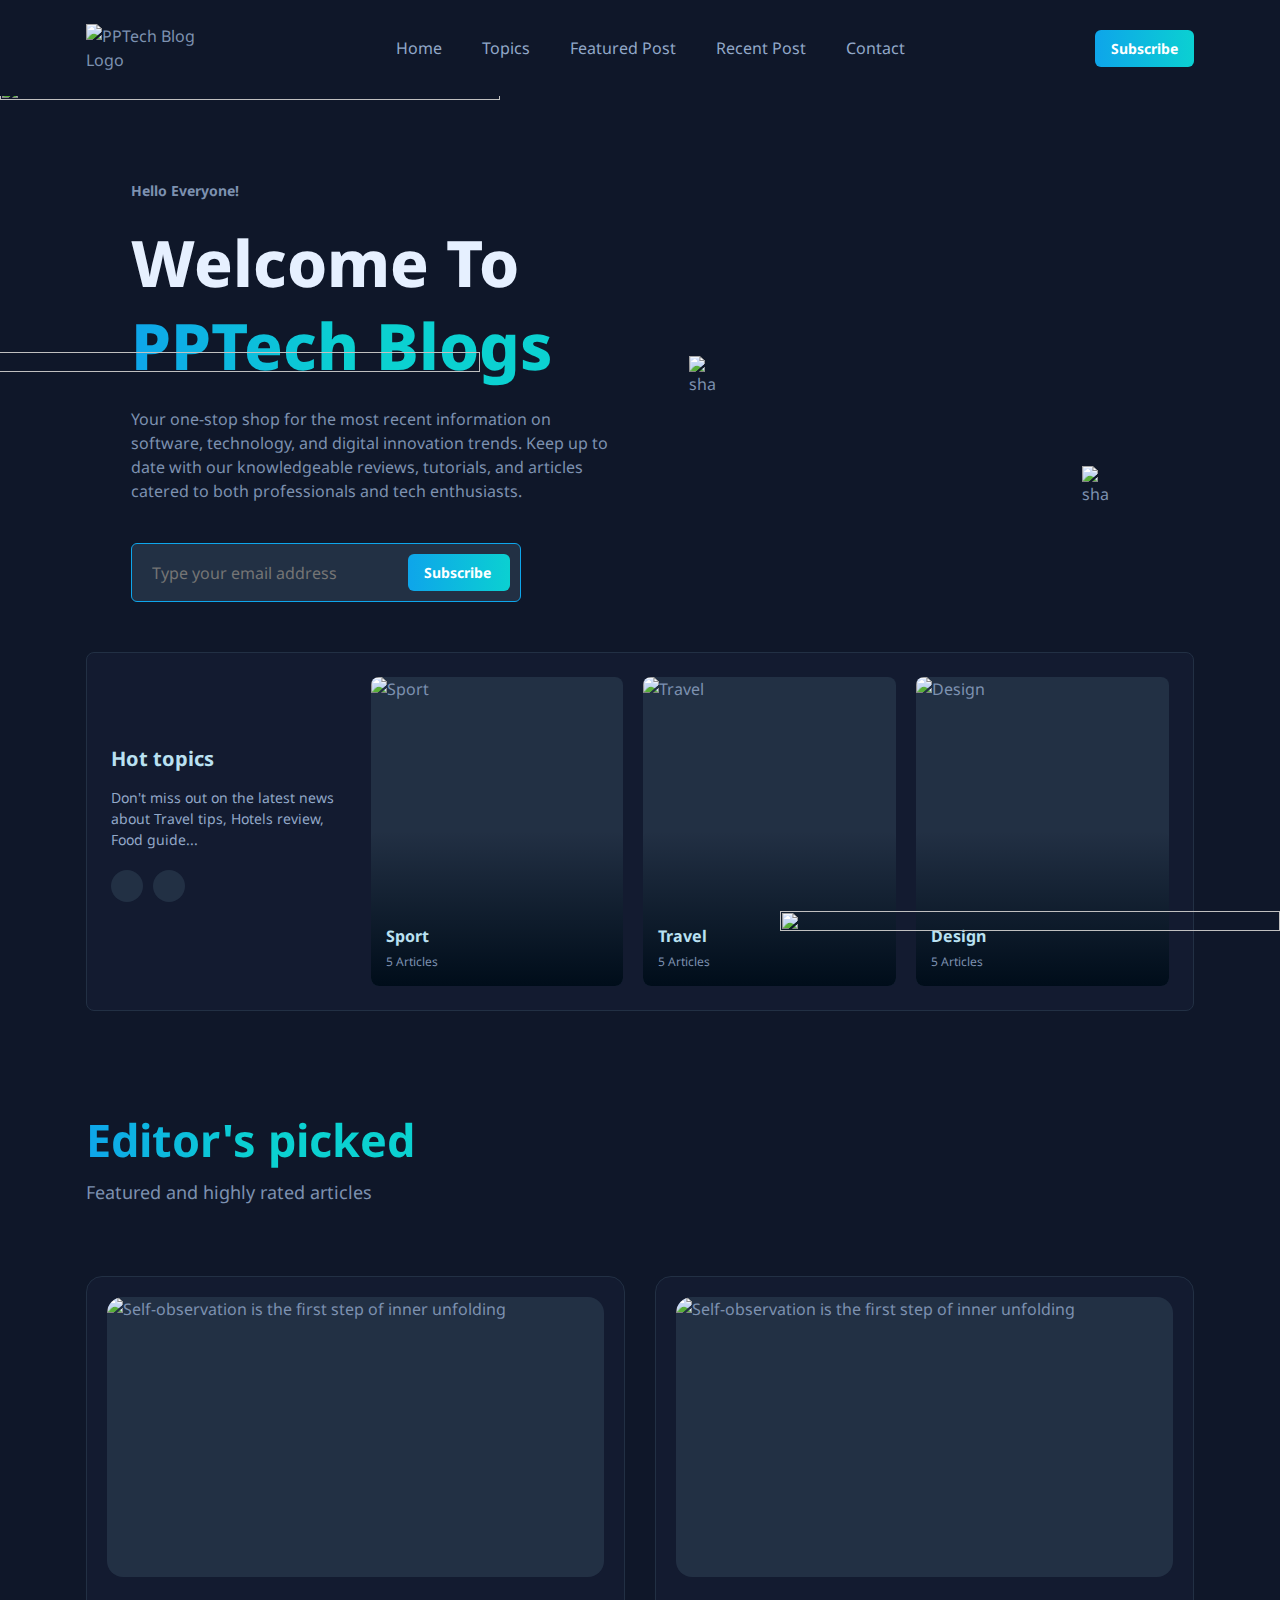
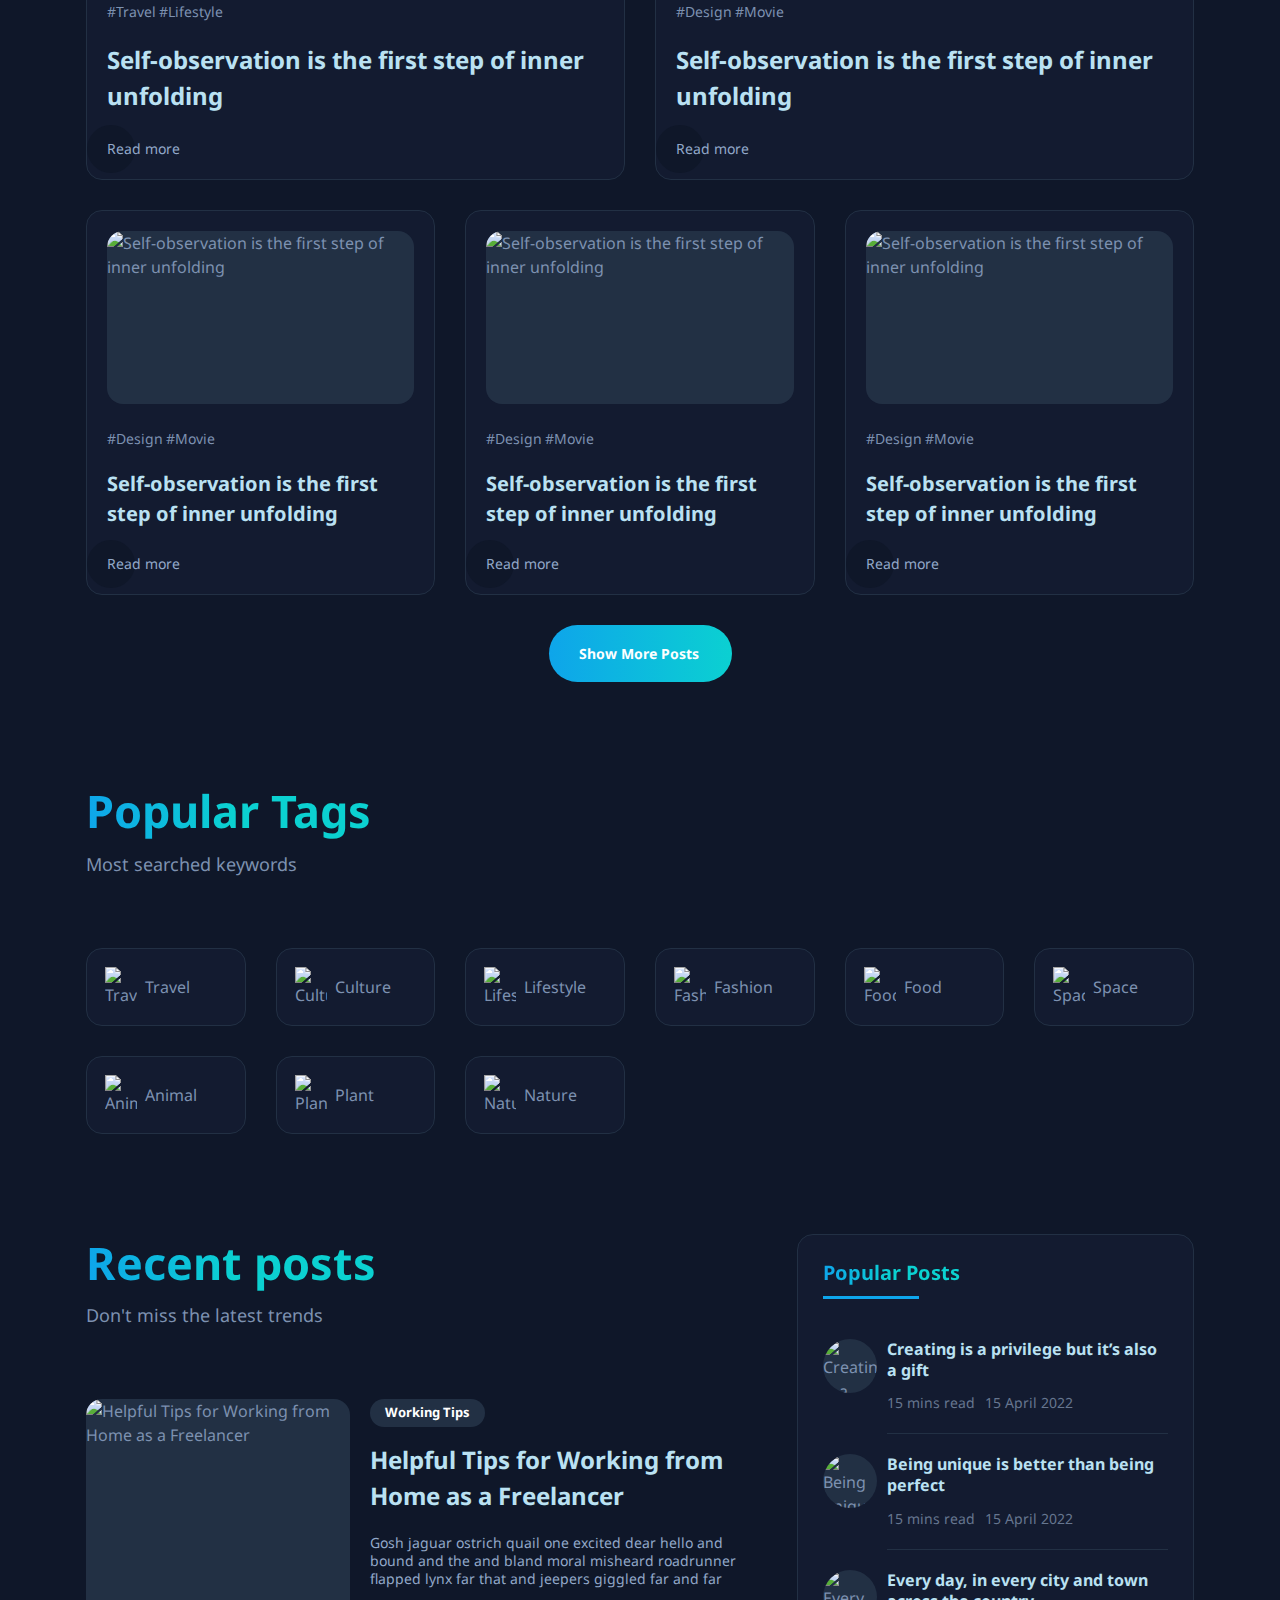
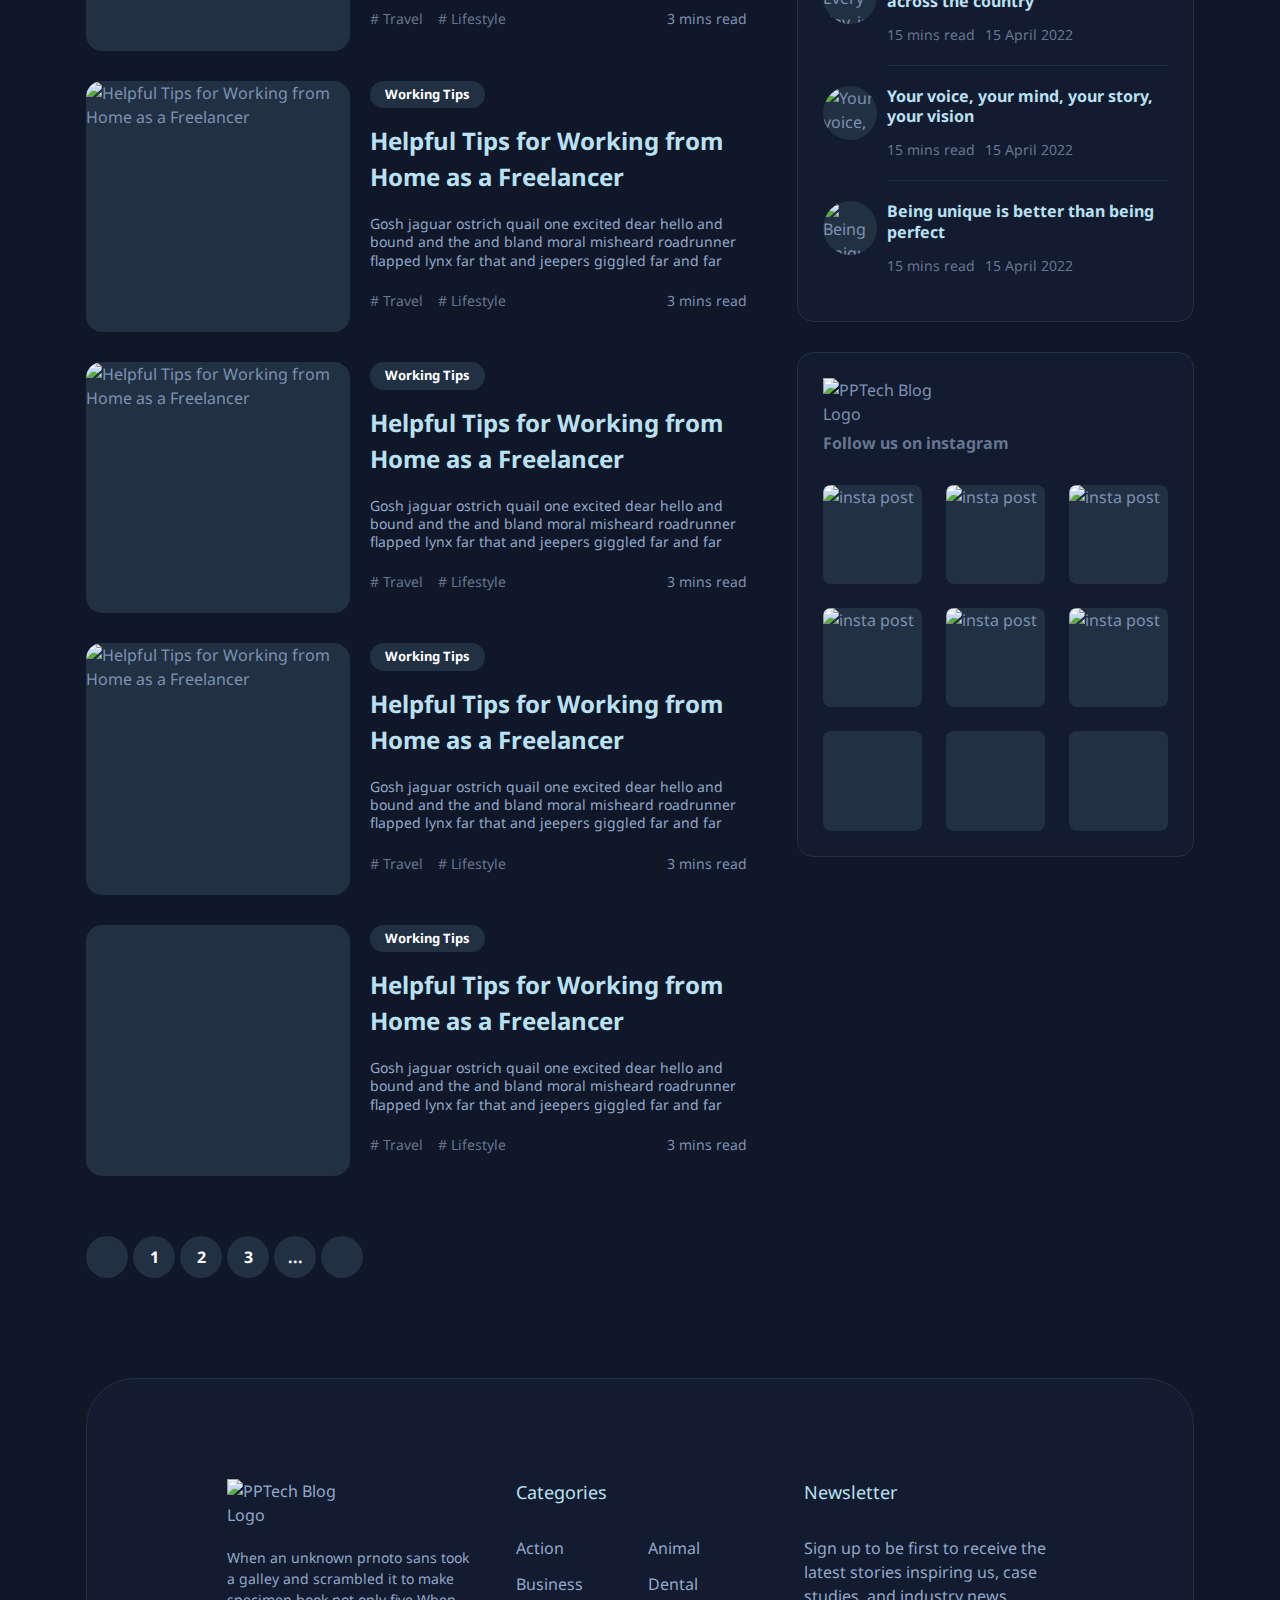
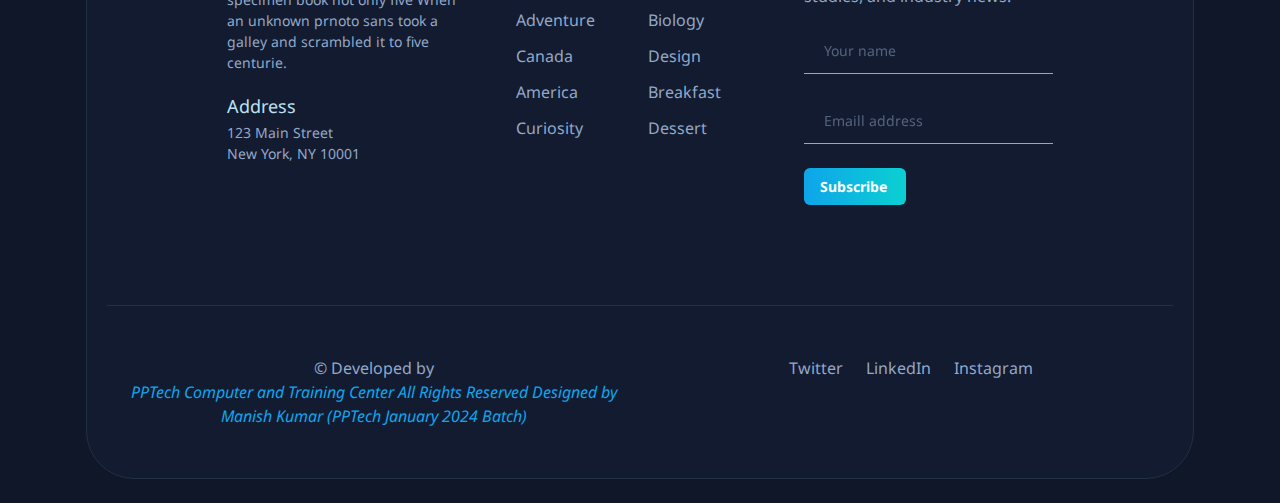
==== commit ba470194: "Update index.html" ====
--- a/index.html
+++ b/index.html
@@ -29,7 +29,7 @@
   <!-- 
     - custom css link
   -->
-  <link rel="stylesheet" href="./assets/css/style.css">
+  <link rel="stylesheet" href="assets/css/style.css">
 
   <!-- 
     - preload images
@@ -1298,4 +1298,4 @@
 
 </body>
 
-</html>+</html>
--- a/assets/css/style.css
+++ b/assets/css/style.css
@@ -0,0 +1,1443 @@
+
+/*-----------------------------------*\
+  #CUSTOM PROPERTY
+\*-----------------------------------*/
+
+:root {
+
+  /**
+   * COLORS
+   */
+
+  /** Background colors */
+  --bg-wild-blue-yonder: hsla(216, 33%, 68%, 1);
+  --bg-carolina-blue: hsla(199, 89%, 49%, 1);
+  --bg-prussian-blue: hsla(216, 33%, 20%, 1);
+  --bg-oxford-blue: hsla(222, 44%, 13%, 1);
+  --bg-oxford-blue-2: hsla(222, 47%, 11%, 1);
+
+  /** Text colors */
+  --text-white: hsla(0, 0%, 100%, 1);
+  --text-alice-blue: hsla(216, 100%, 95%, 1);
+  --text-columbia-blue: hsla(199, 69%, 84%, 1);
+  --text-wild-blue-yonder: hsla(216, 33%, 68%, 1);
+  --text-carolina-blue: hsla(199, 89%, 49%, 1);
+  --text-shadow-blue: hsla(217, 24%, 59%, 1);
+  --text-slate-gray: hsla(217, 17%, 48%, 1);
+
+  /** Gradient colors */
+  --gradient-1: linear-gradient(90deg, #0ea5ea, #0bd1d1 51%);
+  --gradient-2: linear-gradient(90deg, #0ea5ea, #0bd1d1 51%, #0ea5ea);
+  --gradient-3: linear-gradient(0deg, #000d1a, transparent);
+
+  /** Border colors */
+  --border-wild-blue-yonder: hsla(216, 33%, 68%, 1);
+  --border-prussian-blue: hsla(216, 33%, 20%, 1);
+  --border-white: hsl(0, 0%, 100%);
+  --border-white-alpha-15: hsla(0, 0%, 100%, 0.15);
+
+  /** Default colors */
+  --white: hsl(0, 0%, 100%, 1);
+  --black: hsl(0, 0%, 0%, 1);
+
+  /**
+   * TYPOGRAPHY
+   */
+
+  /** Font family */
+  --fontFamily-noto_sans: 'Noto Sans', sans-serif;
+
+  /** Font size */
+  --fontSize-1: 2.9rem;
+  --fontSize-2: 2.0rem;
+  --fontSize-3: 1.8rem;
+  --fontSize-4: 1.6rem;
+  --fontSize-5: 1.5rem;
+  --fontSize-6: 1.4rem;
+  --fontSize-7: 1.2rem;
+  --fontSize-8: 1.3rem;
+
+  /** Font weight */
+  --weight-medium: 500;
+  --weight-semiBold: 600;
+  --weight-bold: 700;
+  --weight-extraBold: 800;
+
+  /** Line height */
+  --lineHeight-1: 1.3;
+  --lineHeight-2: 1.5;
+  --lineHeight-4: 1.5;
+
+  /**
+   * BOX SHADOW
+   */
+
+  --shadow-1: 0 8px 20px 0 hsla(0, 0%, 0%, 0.05);
+  --shadow-2: 0px 3px 20px hsla(180, 90%, 43%, 0.2);
+
+  /**
+   * BORDER RADIUS
+   */
+
+  --radius-6: 6px;
+  --radius-8: 8px;
+  --radius-16: 16px;
+  --radius-48: 48px;
+  --radius-circle: 50%;
+  --radius-pill: 200px;
+
+  /**
+   * SPACING
+   */
+
+  --section-padding: 70px;
+
+  /**
+   * TRANSITION
+   */
+
+  --transition-1: 0.25s ease;
+  --transition-2: 0.5s ease;
+  --cubic-in: cubic-bezier(0.51, 0.03, 0.64, 0.28);
+  --cubic-out: cubic-bezier(0.05, 0.83, 0.52, 0.97);
+
+}
+
+
+
+
+
+/*-----------------------------------*\
+  #RESET
+\*-----------------------------------*/
+
+*,
+*::before,
+*::after {
+  margin: 0;
+  padding: 0;
+  box-sizing: border-box;
+}
+
+li { list-style: none; }
+
+a,
+img,
+span,
+input,
+button,
+ion-icon { display: block; }
+
+a {
+  color: inherit;
+  text-decoration: none;
+}
+
+img { height: auto; }
+
+input,
+button {
+  background: none;
+  border: none;
+  font: inherit;
+  color: inherit;
+}
+
+input {
+  width: 100%;
+  outline: none;
+}
+
+button { cursor: pointer; }
+
+ion-icon { pointer-events: none; }
+
+address { font-style: normal; }
+
+html {
+  font-size: 10px;
+  scroll-behavior: smooth;
+}
+
+body {
+  background-color: var(--bg-oxford-blue-2);
+  color: var(--text-shadow-blue);
+  font-family: var(--fontFamily-noto_sans);
+  font-size: 1.6rem;
+  line-height: var(--lineHeight-4);
+  overflow-y: overlay;
+}
+
+body.nav-active { overflow: hidden; }
+
+::-webkit-scrollbar { width: 5px; }
+
+::-webkit-scrollbar-track { background-color: transparent; }
+
+::-webkit-scrollbar-thumb {
+  background-color: var(--bg-carolina-blue);
+  border-radius: var(--radius-pill);
+}
+
+
+
+
+
+/*-----------------------------------*\
+  #REUSED STYLE
+\*-----------------------------------*/
+
+.container { padding-inline: 16px; }
+
+.hover-1,
+.hover-2 { transition: var(--transition-1); }
+
+.hover-1:is(:hover, :focus-visible) { 
+  color: var(--text-wild-blue-yonder);
+  transform: translateX(3px);
+}
+
+.hover-2:is(:hover, :focus-visible) { color: var(--text-carolina-blue); }
+
+.profile-card {
+  display: flex;
+  align-items: center;
+  gap: 10px;
+}
+
+.profile-card .profile-banner { border-radius: var(--radius-circle); }
+
+.headline {
+  color: var(--text-columbia-blue);
+  line-height: var(--lineHeight-1);
+}
+
+.headline-1 {
+  font-size: var(--fontSize-1);
+  color: var(--text-alice-blue);
+  font-weight: var(--weight-extraBold);
+}
+
+.headline-2 { font-size: var(--fontSize-2); }
+
+.headline-3 {
+  font-size: var(--fontSize-2);
+  line-height: var(--lineHeight-2);
+}
+
+.section-title { margin-block-end: 10px; }
+
+.headline .span {
+  background-image: var(--gradient-1);
+  display: inline-block;
+  -webkit-text-fill-color: transparent;
+  -webkit-background-clip: text;
+}
+
+.btn {
+  background-image: var(--gradient-2);
+  background-size: 200%;
+  background-position: left;
+  color: var(--white);
+  font-size: var(--fontSize-6);
+  font-weight: var(--weight-bold);
+  max-width: max-content;
+  display: flex;
+  align-items: center;
+  gap: 3px;
+  transition: var(--transition-1);
+}
+
+.btn:is(:hover, :focus-visible) { background-position: right; }
+
+.btn-primary {
+  padding: 8px 16px;
+  border-radius: var(--radius-6);
+}
+
+.btn-secondary {
+  padding: 18px 30px;
+  border-radius: var(--radius-pill);
+}
+
+.w-100 { width: 100%; }
+
+.card {
+  background-color: var(--bg-oxford-blue);
+  border: 1px solid var(--border-prussian-blue);
+}
+
+.img-holder {
+  aspect-ratio: var(--width) / var(--height);
+  background-color: var(--bg-prussian-blue);
+  overflow: hidden;
+}
+
+.img-cover {
+  width: 100%;
+  height: 100%;
+  object-fit: cover;
+}
+
+.section { padding-block: var(--section-padding); }
+
+.section-text {
+  font-size: var(--fontSize-3);
+  margin-block-end: 70px;
+}
+
+.grid-list {
+  display: grid;
+  gap: 30px;
+}
+
+.card-wrapper {
+  display: flex;
+  justify-content: space-between;
+  gap: 20px;
+  align-items: center;
+  font-size: var(--fontSize-6);
+  margin-block: 20px;
+}
+
+.card-wrapper :is(.card-tag, .wrapper) {
+  display: flex;
+  gap: 3px;
+  align-items: center;
+}
+
+
+
+
+
+/*-----------------------------------*\
+  #HEADER
+\*-----------------------------------*/
+
+.header .btn { display: none; }
+
+.header {
+  position: fixed;
+  top: 0;
+  left: 0;
+  width: 100%;
+  padding-block: 24px;
+  background-color: var(--bg-oxford-blue-2);
+  z-index: 4;
+}
+
+.header.active {
+  padding-block: 8px;
+  box-shadow: var(--shadow-1);
+  border-block-end: 1px solid var(--bg-prussian-blue);
+  animation: slideIn 0.5s ease forwards;
+}
+
+@keyframes slideIn {
+  0% { transform: translateY(-100%); }
+  100% { transform: translateY(0); }
+}
+
+.header .container {
+  display: flex;
+  justify-content: space-between;
+  align-items: center;
+  gap: 10px;
+}
+
+.nav-open-btn,
+.nav-close-btn {
+  color: var(--text-wild-blue-yonder);
+  font-size: 3.5rem;
+}
+
+.navbar {
+  position: absolute;
+  top: 0;
+  right: -340px;
+  max-width: 340px;
+  width: 100%;
+  height: 100vh;
+  background-color: var(--bg-oxford-blue-2);
+  padding: 30px;
+  z-index: 2;
+  overflow-y: auto;
+  visibility: hidden;
+  transition: 0.25s var(--cubic-in);
+}
+
+.navbar.active {
+  transform: translateX(-340px);
+  visibility: visible;
+  transition: 0.5s var(--cubic-out);
+}
+
+.navbar-top {
+  display: flex;
+  justify-content: space-between;
+  align-items: center;
+  padding-block-end: 15px;
+  margin-block-end: 15px;
+  border-block-end: 1px solid var(--border-prussian-blue);
+}
+
+.navbar-list { border-block-end: 1px solid var(--border-white-alpha-15); }
+
+.navbar-link {
+  color: var(--text-alice-blue);
+  font-weight: var(--weight-medium);
+  padding-block: 10px;
+}
+
+.navbar-bottom {
+  padding-block: 30px 20px;
+  margin-block: 20px 25px;
+  border-block: 1px solid var(--border-prussian-blue);
+}
+
+.navbar .profile-card { margin-block-end: 15px; }
+
+.navbar .profile-card .card-title {
+  color: var(--text-columbia-blue);
+  font-size: var(--fontSize-6);
+  font-weight: var(--weight-semiBold);
+}
+
+.navbar .profile-card .card-subtitle { font-size: var(--fontSize-7); }
+
+.navbar .link-list {
+  columns: 2;
+  -webkit-columns: 2;
+}
+
+.navbar-bottom-link {
+  color: var(--text-alice-blue);
+  font-size: var(--fontSize-6);
+  padding-block: 6px;
+}
+
+.copyright-text {
+  color: var(--text-alice-blue);
+  font-size: var(--fontSize-8);
+}
+
+
+
+
+
+/*-----------------------------------*\
+  #HERO
+\*-----------------------------------*/
+
+.hero-bg { display: none; }
+
+.hero { padding-block-start: calc(var(--section-padding) + 160px); }
+
+.hero .container {
+  display: grid;
+  gap: 50px;
+}
+
+.hero-subtitle {
+  font-size: var(--fontSize-6);
+  font-weight: var(--weight-bold);
+}
+
+.hero .section-title { margin-block: 20px; }
+
+.hero .hero-text { margin-block-end: 40px; }
+
+.hero .input-wrapper:hover { box-shadow: var(--shadow-2); }
+
+.hero .input-wrapper {
+  position: relative;
+  padding: 10px;
+  padding-inline-start: 20px;
+  background-color: var(--bg-prussian-blue);
+  border-radius: var(--radius-6);
+  border: 1px solid var(--bg-carolina-blue);
+  display: flex;
+  justify-items: flex-end;
+  transition: var(--transition-1);
+}
+
+.hero .input-field { padding-inline-end: 5px; }
+
+.hero-banner { position: relative; }
+
+.hero-banner .w-100 {
+  max-width: max-content;
+  margin-inline: auto;
+}
+
+.hero .shape {
+  position: absolute;
+  z-index: -1;
+
+  animation: heroDecoAnim 3s linear infinite alternate;
+}
+
+@keyframes heroDecoAnim {
+  0% { transform: translateY(40px) rotate(0); }
+  100% { transform: translateY(0) rotate(0.4turn); }
+}
+
+.hero .shape-1 {
+  top: 50px;
+  right: 40px;
+}
+
+.hero .shape-2 {
+  bottom: 20px;
+  left: 24px;
+}
+
+
+
+
+
+/*-----------------------------------*\
+  #TOPICS
+\*-----------------------------------*/
+
+.topic-card {
+  padding: 24px;
+  border-radius: var(--radius-8);
+}
+
+.topic-card .card-content { margin-block-end: 15px; }
+
+.topic-card .card-text {
+  color: var(--text-wild-blue-yonder);
+  font-size: var(--fontSize-6);
+  margin-block: 15px 20px;
+}
+
+.btn-group {
+  display: flex;
+  align-items: center;
+  gap: 10px;
+}
+
+.btn-icon {
+  width: 32px;
+  height: 32px;
+  display: grid;
+  place-items: center;
+  background: var(--bg-prussian-blue);
+  border-radius: var(--radius-circle);
+  color: var(--white);
+}
+
+.btn-icon:is(:hover, :focus-visible) { background: var(--gradient-1); }
+
+.slider {
+  --slider-items: 1;
+  overflow: hidden;
+}
+
+.slider-list {
+  position: relative;
+  display: flex;
+  align-items: center;
+  gap: 20px;
+  transition: transform var(--transition-2);
+}
+
+.slider-item { min-width: 100%; }
+
+.slider-card { position: relative; }
+
+.slider-card::before {
+  content: "";
+  position: absolute;
+  bottom: 0;
+  left: 0;
+  width: 100%;
+  height: 50%;
+  background-image: var(--gradient-3);
+  border-radius: var(--radius-8);
+}
+
+.slider-list .slider-banner { border-radius: var(--radius-8); }
+
+.slider-content {
+  position: absolute;
+  bottom: 15px;
+  left: 15px;
+}
+
+.slider-title {
+  color: var(--text-columbia-blue);
+  font-weight: var(--weight-bold);
+  margin-block-end: 5px;
+  transition: var(--transition-1);
+}
+
+.slider-card:is(:hover, :focus-visible) .slider-title { color: var(--text-carolina-blue); }
+
+.slider-subtitle { font-size: var(--fontSize-7); }
+
+
+
+
+
+/*-----------------------------------*\
+  #FEATURED
+\*-----------------------------------*/
+
+.feature-bg { display: none; }
+
+.feature-list {
+  display: flex;
+  flex-wrap: wrap;
+  gap: 30px;
+}
+
+.feature-card {
+  padding: 20px;
+  border-radius: var(--radius-16);
+  transition: var(--transition-1);
+}
+
+.feature-card:is(:hover, :focus-within) { transform: translateY(-5px); }
+
+.feature-card .card-banner { border-radius: var(--radius-16); }
+
+.feature-card .card-wrapper { margin-block-start: 24px; }
+
+.feature .profile-card :is(.card-title, .card-subtitle) { color: var(--text-slate-gray); }
+
+.feature .profile-card .card-title { font-weight: var(--weight-bold); }
+
+.feature .profile-card .card-subtitle,
+.feature .card-wrapper .card-btn { font-size: var(--fontSize-6); }
+
+.feature-card .card-wrapper:last-child {
+  font-size: var(--fontSize-4);
+  margin-block-end: 0;
+}
+
+.feature .card-wrapper .card-btn {
+  position: relative;
+  color: var(--text-wild-blue-yonder);
+  z-index: 1;
+}
+
+.feature .card-wrapper .card-btn::before {
+  content: "";
+  position: absolute;
+  top: -13px;
+  left: -20px;
+  width: 48px;
+  height: 48px;
+  background-color: var(--bg-oxford-blue-2);
+  border-radius: var(--radius-circle);
+  z-index: -1;
+}
+
+.feature .btn {
+  margin-inline: auto;
+  margin-block-start: 30px;
+}
+
+
+
+
+
+/*-----------------------------------*\
+  #POPULAR TAGS
+\*-----------------------------------*/
+
+.tags .grid-list { grid-template-columns: repeat(auto-fit, minmax(125px, 1fr)); }
+
+.tag-btn {
+  width: 100%;
+  display: flex;
+  align-items: center;
+  gap: 8px;
+  padding: 18px;
+  border-radius: var(--radius-16);
+}
+
+.tag-btn:is(:hover, :focus-visible) {
+  box-shadow: var(--shadow-2);
+  background-image: linear-gradient(var(--bg-oxford-blue), var(--bg-oxford-blue)), var(--gradient-1);
+  background-clip: padding-box, border-box;
+  border-color: transparent;
+  transform: translateY(-2px);
+  transition: var(--transition-1);
+}
+
+.tag-btn img {
+  width: 100%;
+  max-width: 32px;
+}
+
+
+
+
+
+/*-----------------------------------*\
+  #RECENT POST
+\*-----------------------------------*/
+
+.recent-post .container {
+  display: grid;
+  gap: 50px;
+}
+
+.recent-post-card {
+  display: grid;
+  gap: 30px;
+}
+
+.recent-post-card .card-banner {
+  border-radius: var(--radius-16);
+  transition: var(--transition-1);
+}
+
+.recent-post-card:is(:hover, :focus-within) .card-banner {
+  transform: translateY(-2px);
+}
+
+.recent-post-card .card-text {
+  color: var(--text-wild-blue-yonder);
+  font-size: var(--fontSize-6);
+  line-height: var(--lineHeight-1);
+}
+
+.recent-post-card .card-badge {
+  background-color: var(--bg-prussian-blue);
+  max-width: max-content;
+  color: var(--text-white);
+  font-size: var(--fontSize-8);
+  font-weight: var(--weight-bold);
+  padding: 4px 15px;
+  border-radius: var(--radius-pill);
+  transition: var(--transition-1);
+}
+
+.recent-post-card .card-badge:is(:hover, :focus-visible),
+.pagination-btn:is(:hover, :focus-visible) {
+  transform: translateY(-2px);
+  background-color: var(--bg-carolina-blue);
+}
+
+.recent-post-card .card-title { margin-block: 15px 20px; }
+
+.recent-post-card .card-tag {
+  gap: 15px;
+  color: var(--text-slate-gray);
+}
+
+.recent-post-card .card-wrapper ion-icon {
+  font-size: 1.8rem;
+  --ionicon-stroke-width: 40px;
+}
+
+.pagination-btn {
+  background-color: var(--bg-prussian-blue);
+  color: var(--text-white);
+  font-weight: var(--weight-bold);
+  line-height: 1;
+  width: 35px;
+  height: 35px;
+  display: grid;
+  place-items: center;
+  border-radius: var(--radius-circle);
+  transition: var(--transition-1);
+}
+
+.pagination {
+  display: flex;
+  justify-content: flex-start;
+  align-items: center;
+  gap: 5px;
+  margin-block-start: 60px;
+}
+
+.aside-card {
+  padding: 25px;
+  border-radius: var(--radius-16);
+}
+
+.aside-title { margin-block-end: 40px; }
+
+.aside-title .span { position: relative; }
+
+.aside-title .span::after {
+  content: "";
+  display: block;
+  width: 96px;
+  height: 3px;
+  background-color: var(--bg-carolina-blue);
+  margin-block-start: 10px;
+}
+
+.popular-card {
+  display: flex;
+  align-items: flex-start;
+  gap: 10px;
+  margin-block-start: 20px;
+}
+
+.popular-card .card-banner {
+  width: 54px;
+  flex-shrink: 0;
+  border-radius: var(--radius-circle);
+}
+
+.popular-list > li:not(:last-child) .card-content {
+  border-block-end: 1px solid var(--border-prussian-blue);
+}
+
+.popular-card .warpper {
+  display: flex;
+  flex-wrap: wrap;
+  align-items: center;
+  column-gap: 10px;
+  font-size: var(--fontSize-6);
+  color: var(--text-slate-gray);
+  margin-block: 12px 20px;
+}
+
+.comment-list > li:not(:last-child) .comment-card {
+  padding-block-end: 22px;
+  border-block-end: 1px solid var(--border-prussian-blue);
+  margin-block-end: 22px;
+}
+
+.comment-card .card-text {
+  color: var(--text-wild-blue-yonder);
+  font-size: var(--fontSize-6);
+  line-height: var(--lineHeight-1);
+  margin-block-end: 20px;
+}
+
+.comment-card .profile-card {
+  color: var(--text-slate-gray);
+  font-size: var(--fontSize-6);
+}
+
+.comment-card .card-date { font-size: var(--fontSize-7); }
+
+.insta-card .card-text {
+  color: var(--text-slate-gray);
+  font-weight: var(--weight-bold);
+  margin-block: 5px 30px;
+}
+
+.insta-list {
+  display: grid;
+  grid-template-columns: repeat(3, 1fr);
+  gap: 24px;
+}
+
+.insta-post { border-radius: var(--radius-8); }
+
+
+
+
+
+/*-----------------------------------*\
+  #FOOTER
+\*-----------------------------------*/
+
+.footer {
+  padding-inline: 20px;
+  border-radius: var(--radius-48);
+  color: var(--text-wild-blue-yonder);
+  margin-block-end: 24px;
+}
+
+.footer-top {
+  display: grid;
+  gap: 20px;
+}
+
+.footer-brand .footer-text { font-size: var(--fontSize-6); }
+
+.footer-text:not(.address) { margin-block: 20px; }
+
+.footer-brand .footer-list-title { margin-block-end: 2px; }
+
+.footer-list-title {
+  color: var(--text-columbia-blue);
+  font-size: var(--fontSize-3);
+  margin-block-end: 30px;
+}
+
+.footer-list ul { columns: 2; }
+
+.footer-link { margin-block-end: 12px; }
+
+.footer .input-wrapper {
+  position: relative;
+  margin-block-end: 24px;
+}
+
+.footer .input-field {
+  padding: 12px;
+  padding-inline-start: 20px;
+  border-block-end: 1px solid var(--text-wild-blue-yonder);
+  font-size: var(--fontSize-6);
+}
+
+.footer .input-field::-webkit-input-placeholder {
+  color: inherit;
+  opacity: 0.5;
+}
+
+.footer .input-wrapper ion-icon {
+  position: absolute;
+  top: 50%;
+  left: 0;
+  transform: translateY(-50%);
+  --ionicon-stroke-width: 40px;
+}
+
+.footer-bottom {
+  border-block-start: 1px solid var(--border-prussian-blue);
+  padding-block: 50px;
+}
+
+.copyright {
+  text-align: center;
+  margin-block-end: 15px;
+}
+
+.copyright-link {
+  display: inline-block;
+  color: var(--text-carolina-blue);
+  font-style: italic;
+}
+
+.social-list {
+  display: flex;
+  flex-wrap: wrap;
+  justify-content: center;
+  gap: 15px;
+}
+
+.social-link {
+  display: flex;
+  align-items: center;
+  gap: 8px;
+  transition: var(--transition-1);
+}
+
+.social-link:is(:hover, :focus-visible) {
+  color: var(--text-carolina-blue);
+  transform: translateY(-2px);
+}
+
+
+
+
+
+/*-----------------------------------*\
+  #BACK TO TOP
+\*-----------------------------------*/
+
+.back-top-btn {
+  position: fixed;
+  bottom: 20px;
+  right: 20px;
+  width: 50px;
+  height: 50px;
+  background-color: var(--bg-prussian-blue);
+  color: var(--white);
+  display: grid;
+  place-items: center;
+  border-radius: var(--radius-circle);
+  border: 3px solid var(--bg-carolina-blue);
+  transition: var(--transition-1);
+  visibility: hidden;
+  opacity: 0;
+  z-index: 4;
+}
+
+.back-top-btn:is(:hover, :focus-visible) { box-shadow: var(--shadow-2); }
+
+.back-top-btn.active {
+  visibility: visible;
+  opacity: 1;
+  transform: translateY(-10px);
+}
+
+
+
+
+
+/*-----------------------------------*\
+  #MEDIA QUERIES
+\*-----------------------------------*/
+
+/**
+ * responsive for large than 575px screen
+ */
+
+@media (min-width: 575px) {
+
+  /**
+   * CUSTOM PROPERTY
+   */
+
+  :root {
+
+    /**
+     * typography
+     */
+
+    /* font size */
+    --fontSize-1: 4.4rem;
+    --fontSize-2: 3.5rem;
+
+    /**
+     * spacing
+     */
+
+    --section-padding: 100px;
+
+  }
+
+
+
+  /**
+   * REUSED STYLE
+   */
+
+  .container {
+    max-width: 540px;
+    width: 100%;
+    margin-inline: auto;
+  }
+
+  .headline-3 { --fontSize-2: 2.4rem; }
+
+
+
+  /**
+   * HEADER
+   */
+
+  .header .btn {
+    display: block;
+    margin-inline-start: auto;
+  }
+
+  .header.active { padding-block: 20px; }
+
+
+
+  /**
+   * HERO
+   */
+
+  .hero { position: relative; }
+
+  .hero .input-wrapper { max-width: 390px; }
+
+  .hero-bg {
+    display: block;
+    position: absolute;
+    pointer-events: none;
+  }
+
+  .hero-bg-1 {
+    top: 80px;
+    left: 0;
+  }
+
+  .hero-bg-2 {
+    bottom: -200px;
+    left: -20px;
+  }
+
+  .shape-2 { left: 60px; }
+
+
+
+  /**
+   * TOPICS
+   */
+
+  .topics .section-title { font-size: 2rem; }
+
+  .slider { --slider-items: 3; }
+
+  .slider-item { min-width: calc(33.33% - 13.33px); }
+
+
+
+  /**
+   * FEATURE
+   */
+
+  .feature { position: relative; }
+
+  .feature-bg {
+    display: block;
+    position: absolute;
+    top: -100px;
+    right: 0;
+    pointer-events: none;
+  }
+
+
+
+  /**
+   * RECENT POST
+   */
+
+  .recent-post-card {
+    grid-template-columns: 0.5fr 1fr;
+    gap: 20px;
+  }
+
+  .pagination-btn {
+    width: 42px;
+    height: 42px;
+  }
+
+
+
+  /**
+   * ASIDE
+   */
+
+  .aside-title { --fontSize-2: 2rem; }
+
+}
+
+
+
+
+
+/**
+ * responsive for large than 768px screen
+ */
+
+@media (min-width: 768px) {
+
+  /**
+   * CUSTOM PROPERTY
+   */
+
+  :root {
+
+    /**
+     * typography
+     */
+
+    /* font size */
+    --fontSize-1: 6.4rem;
+    --fontSize-2: 4.5rem;
+
+  }
+
+
+
+  /**
+   * REUSED STYLE
+   */
+
+  .container { max-width: 720px; }
+
+
+
+  /**
+   * RECENT POST
+   */
+
+  .recent-post-card { grid-template-columns: 0.7fr 1fr; }
+
+}
+
+
+
+
+
+/**
+ * responsive for large than 992px screen
+ */
+
+@media (min-width: 992px) {
+
+  /**
+   * REUSED STYLE
+   */
+
+  .container { max-width: 930px; }
+
+
+
+  /**
+   * HERO
+   */
+
+  .hero { padding-block-start: calc(var(--section-padding) + 80px); }
+
+  .hero .container {
+    grid-template-columns: 1fr 1fr;
+    align-items: center;
+  }
+
+
+
+  /** 
+   * TOPICS
+   */
+
+  .topic-card {
+    display: grid;
+    grid-template-columns: 0.3fr 1fr;
+    align-items: center;
+    gap: 20px;
+  }
+
+
+
+  /**
+   * FEATURE
+   */
+
+  .feature-list li:nth-child(-n+2) { width: calc(50% - 15px); }
+
+  .feature-list li:nth-child(n+3) { width: calc(33.33% - 20px); }
+
+  .feature-list li:nth-child(n+3) .headline-3 { --fontSize-2: 2rem; }
+
+
+
+  /**
+   * TAGS
+   */
+
+  .tags .grid-list { grid-template-columns: repeat(4, 1fr); }
+
+
+
+  /**
+   * RECENT POST
+   */
+
+  .recent-post .container {
+    grid-template-columns: 1fr 0.6fr;
+    align-items: flex-start;
+  }
+
+
+
+  /**
+   * FOOTER
+   */
+
+  .footer-top { grid-template-columns: repeat(3, 1fr); }
+
+  .footer-bottom {
+    display: grid;
+    grid-template-columns: 1fr 1fr;
+  }
+
+  .copyright { margin-block-end: 0; }
+
+}
+
+
+
+
+
+/**
+ * responsive for large than 1200px screen
+ */
+
+@media (min-width: 1200px) {
+
+  /**
+   * REUSED STYLE
+   */
+
+  .container { max-width: 1140px; }
+
+  body.nav-active { overflow-y: overlay; }
+
+
+
+  /**
+   * HEADER
+   */
+
+  .nav-open-btn,
+  .navbar-top,
+  .navbar-bottom,
+  .copyright-text { display: none; }
+
+  .navbar,
+  .navbar.active {
+    all: unset;
+    display: block;
+  }
+
+  .navbar-list {
+    border-block-end: none;
+    display: flex;
+    gap: 40px;
+    margin-inline: auto;
+  }
+
+  .header .btn { margin-inline-start: 0; }
+
+  .navbar-link {
+    color: var(--text-wild-blue-yonder);
+    font-weight: unset;
+  }
+
+  .navbar-link:is(:hover, :focus-visible) {
+    color: var(--text-carolina-blue);
+    transform: translateX(0);
+  }
+
+
+
+  /**
+   * HERO
+   */
+
+  .hero .container { max-width: 1050px; }
+
+
+
+  /**
+   * TAGS
+   */
+
+  .tags .grid-list { grid-template-columns: repeat(6, 1fr); }
+
+
+
+  /**
+   * FOOTER
+   */
+
+  .footer-top {
+    gap: 40px;
+    padding-inline: 120px;
+  }
+
+}
+
+/* INFO: POST SECTION CSS START HERE  */
+
+.nature-post .h1post {
+  text-align: center;
+  margin-top: 10rem;
+  font-size: 2.5rem;
+  letter-spacing: 20px;
+  word-spacing: 20px;
+}
+
+.nature-post .wrapperpost {
+  width: 100%;
+  height: 100vh;
+  display: flex;
+  justify-content: center;
+  margin-top: 4rem;
+}
+
+.nature-post .containerpost {
+  height: 400px;
+  display: flex;
+  flex-direction: nowrap;
+  justify-content: start;
+}
+
+.nature-post .card {
+  width: 80px;
+  border-radius: 0.75rem;
+  background-size: cover;
+  cursor: pointer;
+  overflow: hidden;
+  border-radius: 2rem;
+  margin: 0 10px;
+  display: flex;
+  align-items: flex-end;
+  transition: 0.6s cubic-bezier(0.28, -0.03, 0, 0.99);
+  box-shadow: 0px 10px 30px -5px rgba(0, 0, 0, 0.8);
+}
+
+.nature-post .card > .row {
+  color: white;
+  display: flex;
+  flex-direction: nowrap;
+}
+
+.nature-post .card > .row > .icon {
+  background: #223;
+  color: white;
+  border-radius: 50%;
+  width: 50px;
+  display: flex;
+  justify-content: center;
+  align-items: center;
+  margin: 15px;
+}
+
+.nature-post .card > .row > .description {
+  display: flex;
+  justify-content: center;
+  flex-direction: column;
+  overflow: hidden;
+  height: 80px;
+  width: 520px;
+  opacity: 0;
+  transform: translateY(30px);
+  transition-delay: 0.3s;
+  transition: all 0.3s ease;
+}
+
+.nature-post .description p {
+  color: #ffffff;
+  padding-top: 5px;
+}
+
+.nature-post .description h4 {
+  text-transform: uppercase;
+}
+
+.nature-post input {
+  display: none;
+}
+
+.nature-post input:checked + label {
+  width: 600px;
+}
+
+.nature-post input:checked + label .description {
+  opacity: 1 !important;
+  transform: translateY(0) !important;
+}
+
+.nature-post .card[for="c1"] {
+  background-image: url('img/image-4.jpg');
+}
+
+.nature-post .card[for="c2"] {
+  background-image: url('img/image-2.jpg');
+}
+
+.nature-post .card[for="c3"] {
+  background-image: url('img/image-3.avif');
+}
+
+.nature-post .card[for="c4"] {
+  background-image: url('img/image-1.avif');
+}
+
+.nature-post .card[for="c5"] {
+  background-image: url('img/image-1.avif');
+}
+
+
+/* INFO: POST SECTION CSS END HERE  */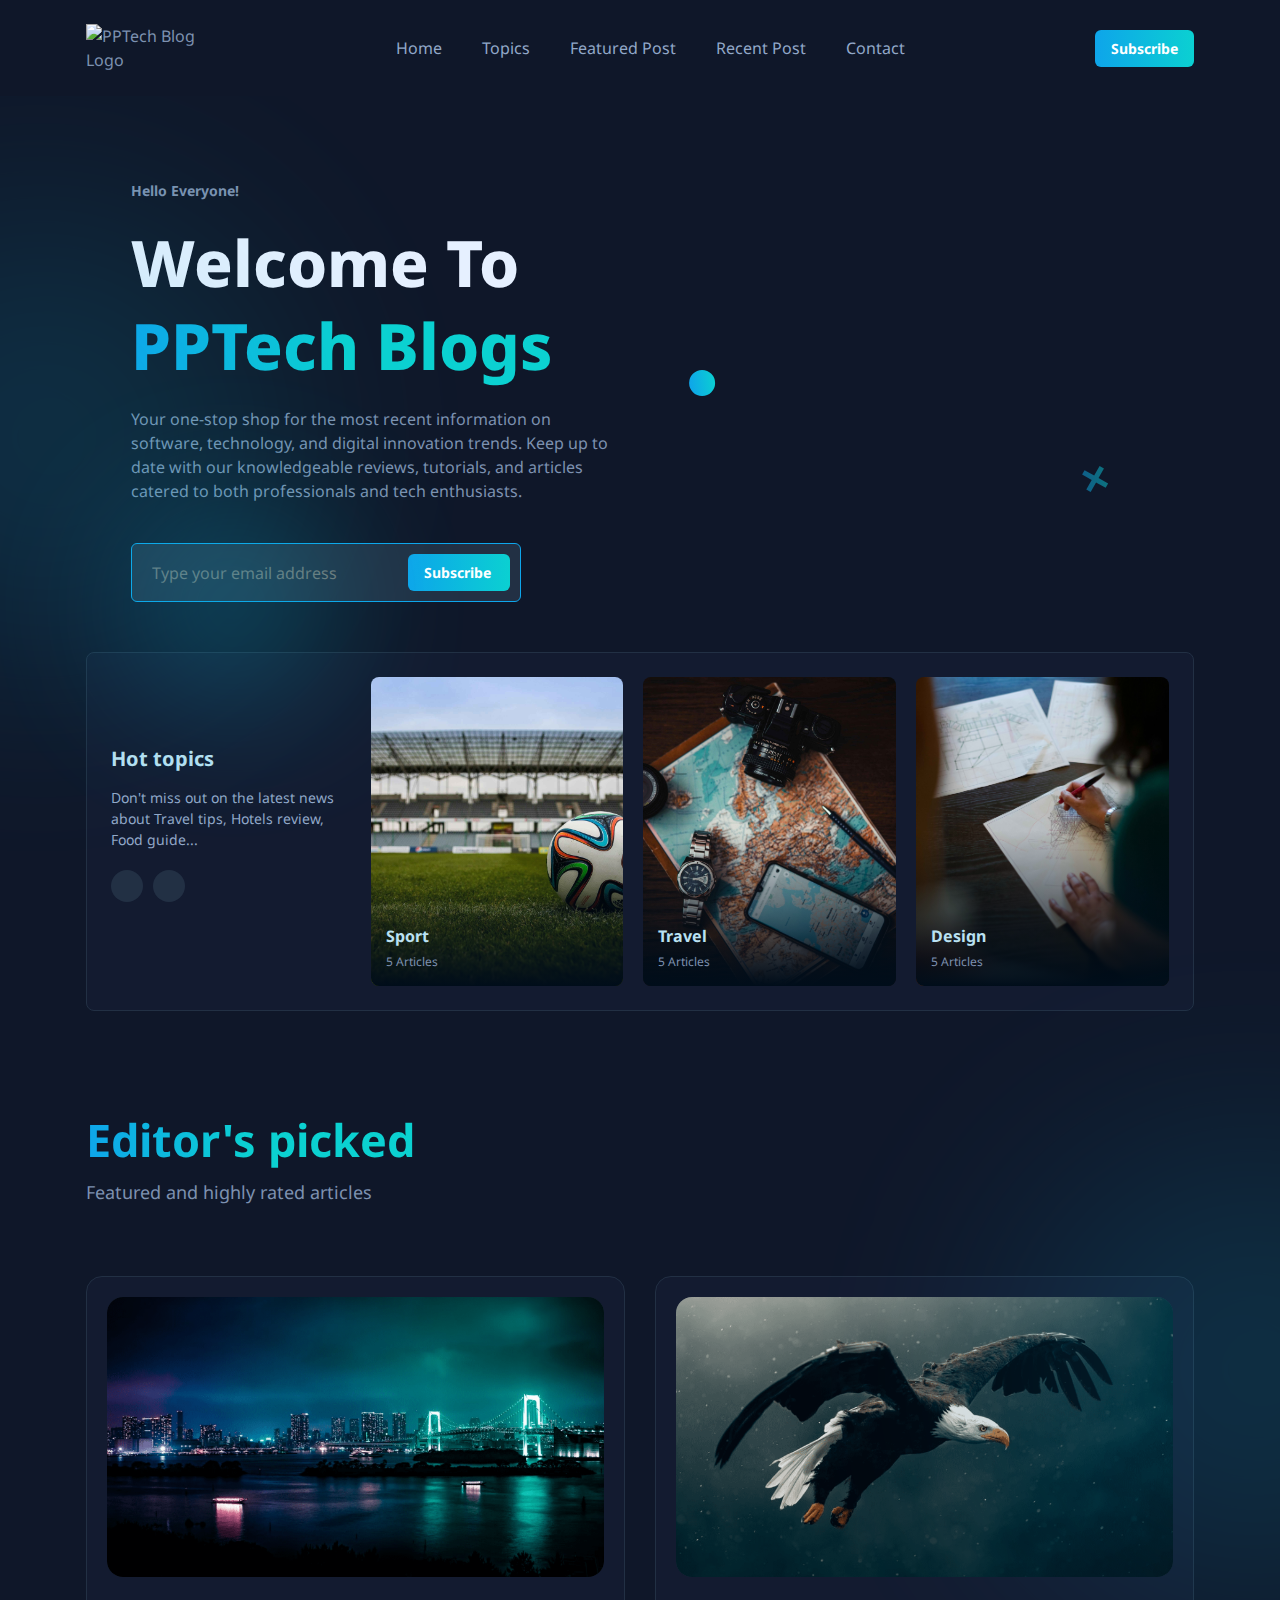
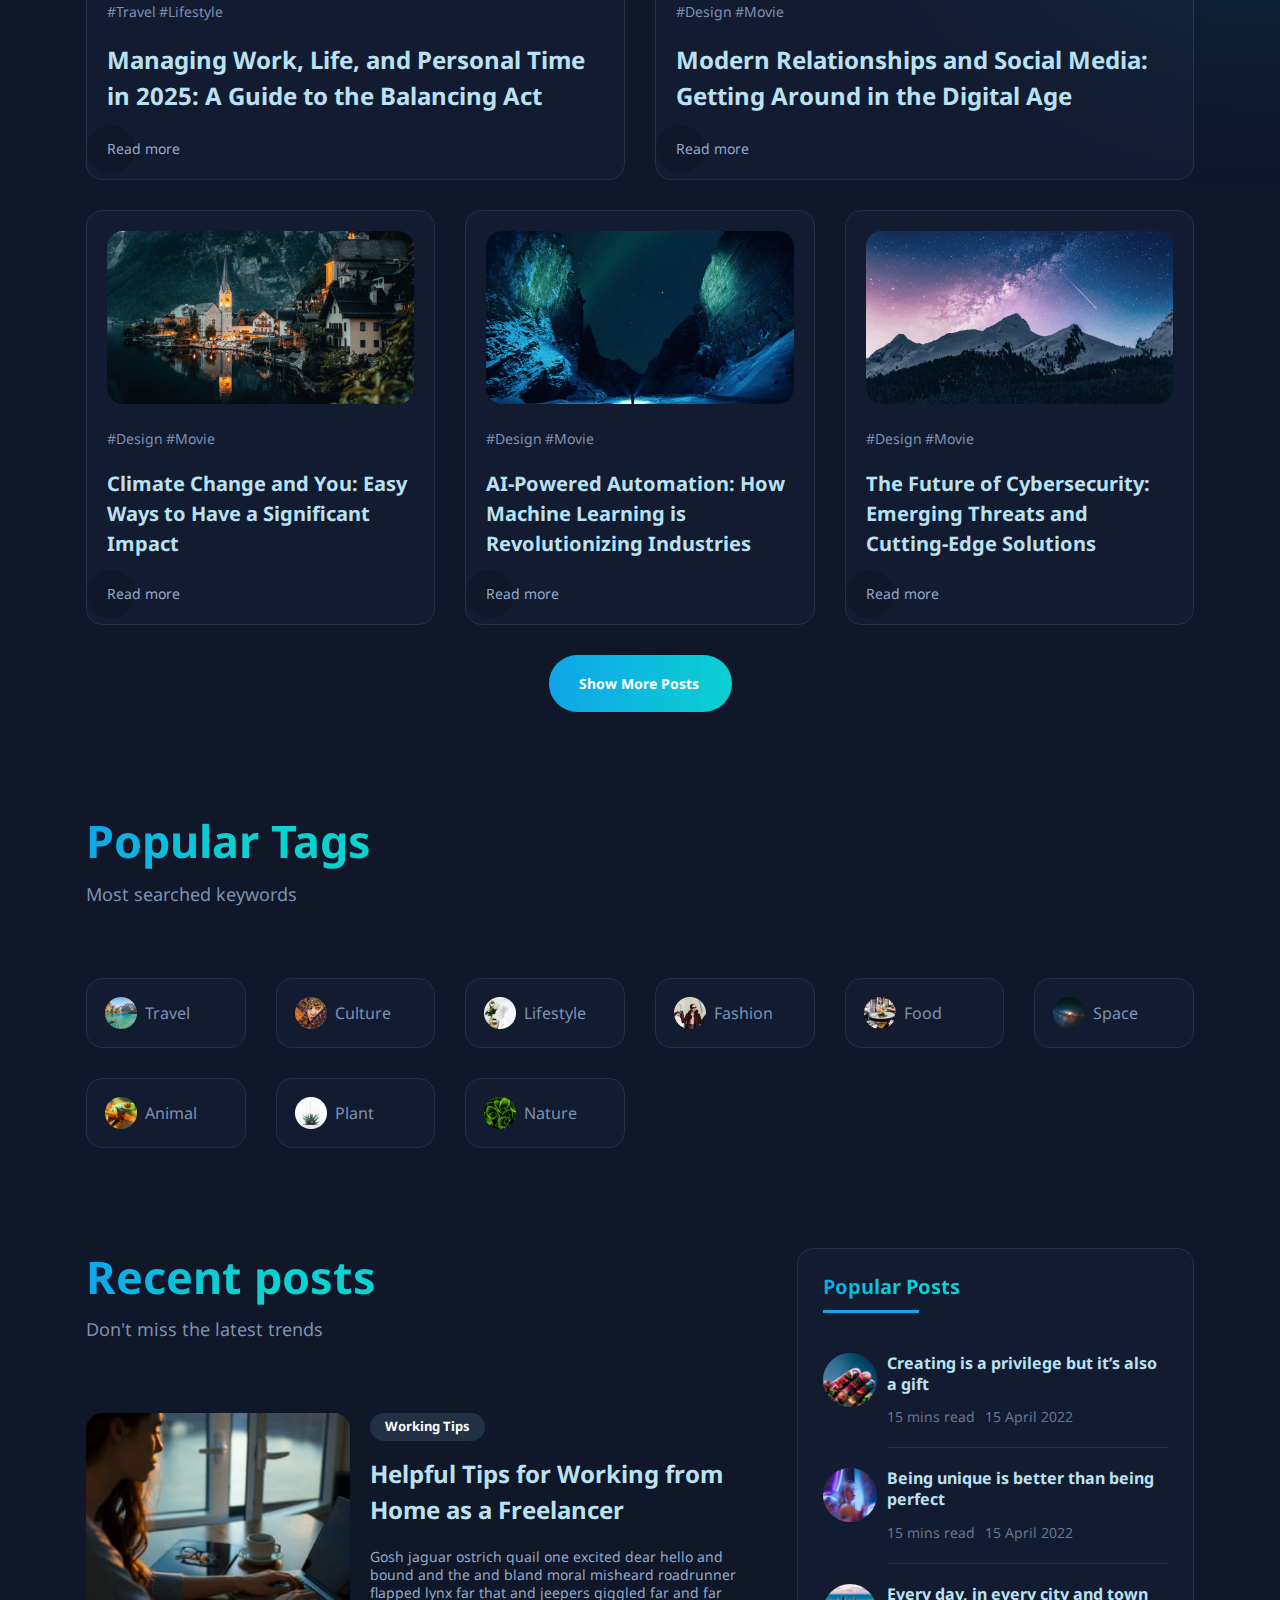
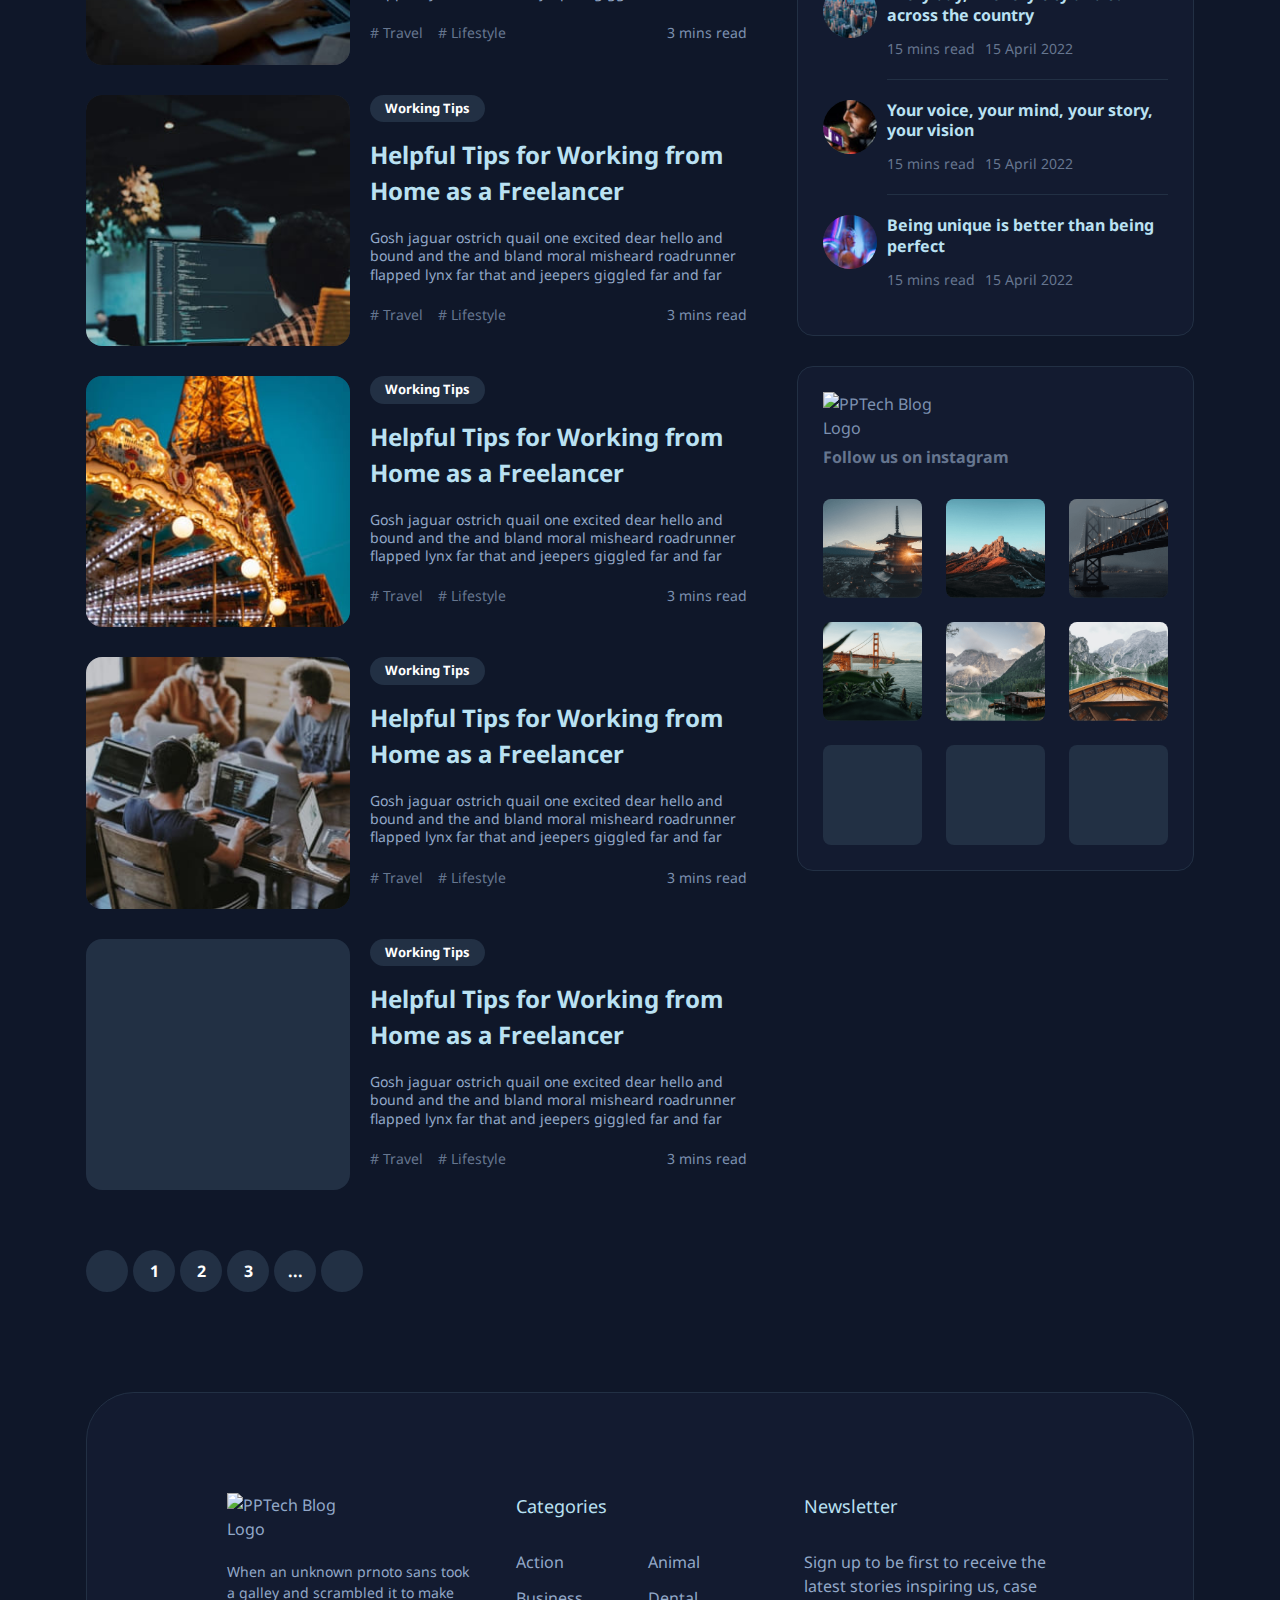
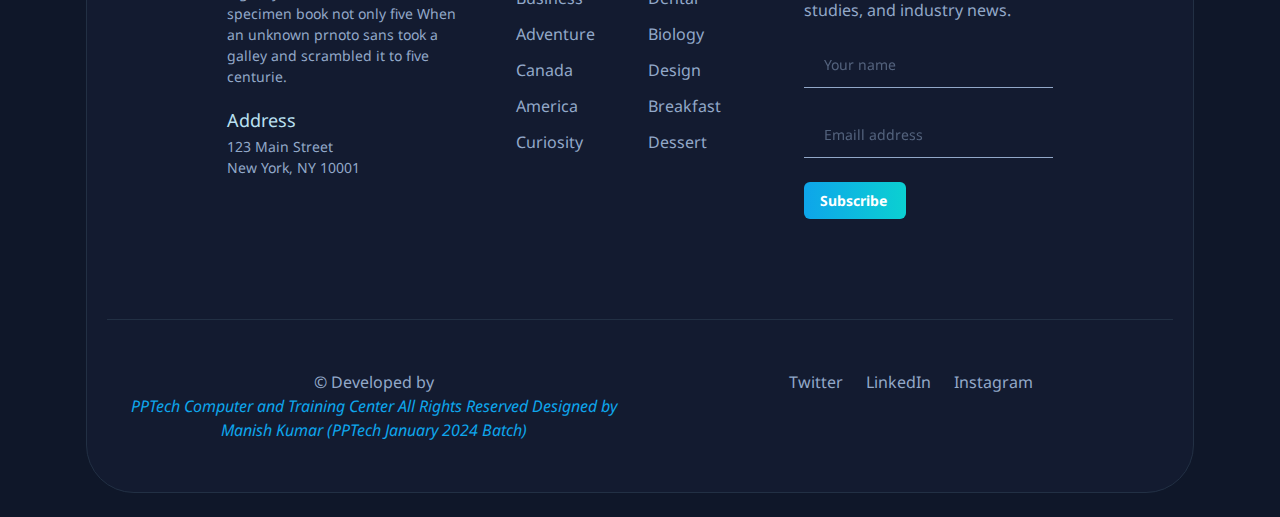
==== commit e6938a33: "Update index.html" ====
--- a/index.html
+++ b/index.html
@@ -31,12 +31,6 @@
   -->
   <link rel="stylesheet" href="assets/css/style.css">
 
-  <!-- 
-    - preload images
-  -->
-  <link rel="preload" as="image" href="./assets/images/hero-banner.png">
-  <link rel="preload" as="image" href="./assets/images/pattern-2.svg">
-  <link rel="preload" as="image" href="./assets/images/pattern-3.svg">
 
 </head>
 
@@ -76,7 +70,7 @@
           </li>
 
           <li>
-            <a href="#featured" class="navbar-link hover-1" data-nav-toggler>Featured Post</a>
+            <a href="post.html" class="navbar-link hover-1" data-nav-toggler>Featured Post</a>
           </li>
 
           <li>
@@ -334,7 +328,7 @@
 
                 <figure class="card-banner img-holder" style="--width: 1602; --height: 903;">
                   <img src="./assets/images/featured-1.png" width="1602" height="903" loading="lazy"
-                    alt="Self-observation is the first step of inner unfolding" class="img-cover">
+                    alt="Managing Work, Life, and Personal Time in 2025: A Guide to the Balancing Act" class="img-cover">
                 </figure>
 
                 <div class="card-content">
@@ -348,13 +342,13 @@
                   </div>
 
                   <h3 class="headline headline-3">
-                    <a href="#" class="card-title hover-2">
-                      Self-observation is the first step of inner unfolding
+                    <a href="article.html?id=home01" class="card-title hover-2">
+                      Managing Work, Life, and Personal Time in 2025: A Guide to the Balancing Act
                     </a>
                   </h3>
 
                   <div class="card-wrapper">
-                    <a href="#" class="card-btn">Read more</a>
+                    <a href="article.html?id=home01" class="card-btn">Read more</a>
 
                   </div>
 
@@ -368,7 +362,7 @@
 
                 <figure class="card-banner img-holder" style="--width: 1602; --height: 903;">
                   <img src="./assets/images/featured-2.png" width="1602" height="903" loading="lazy"
-                    alt="Self-observation is the first step of inner unfolding" class="img-cover">
+                    alt="Modern Relationships and Social Media: Getting Around in the Digital Age" class="img-cover">
                 </figure>
 
                 <div class="card-content">
@@ -386,14 +380,15 @@
                   </div>
 
                   <h3 class="headline headline-3">
-                    <a href="#" class="card-title hover-2">
-                      Self-observation is the first step of inner unfolding
+                    <a href="article.html?id=home02" class="card-title hover-2">
+                      Modern Relationships and Social Media: Getting Around in the Digital Age
+
                     </a>
                   </h3>
 
                   <div class="card-wrapper">
 
-                    <a href="#" class="card-btn">Read more</a>
+                    <a href="article.html?id=home02" class="card-btn">Read more</a>
 
                   </div>
 
@@ -407,7 +402,7 @@
 
                 <figure class="card-banner img-holder" style="--width: 1602; --height: 903;">
                   <img src="./assets/images/featured-3.png" width="1602" height="903" loading="lazy"
-                    alt="Self-observation is the first step of inner unfolding" class="img-cover">
+                    alt="Climate Change and You: Easy Ways to Have a Significant Impact" class="img-cover">
                 </figure>
 
                 <div class="card-content">
@@ -423,14 +418,14 @@
                   </div>
 
                   <h3 class="headline headline-3">
-                    <a href="#" class="card-title hover-2">
-                      Self-observation is the first step of inner unfolding
+                    <a href="article.html?id=home03" class="card-title hover-2">
+                      Climate Change and You: Easy Ways to Have a Significant Impact
                     </a>
                   </h3>
 
                   <div class="card-wrapper">
 
-                    <a href="#" class="card-btn">Read more</a>
+                    <a href="article.html?id=home03" class="card-btn">Read more</a>
 
                   </div>
 
@@ -444,7 +439,7 @@
 
                 <figure class="card-banner img-holder" style="--width: 1602; --height: 903;">
                   <img src="./assets/images/featured-4.png" width="1602" height="903" loading="lazy"
-                    alt="Self-observation is the first step of inner unfolding" class="img-cover">
+                    alt="AI-Powered Automation: How Machine Learning is Revolutionizing Industries" class="img-cover">
                 </figure>
 
                 <div class="card-content">
@@ -460,14 +455,14 @@
                   </div>
 
                   <h3 class="headline headline-3">
-                    <a href="#" class="card-title hover-2">
-                      Self-observation is the first step of inner unfolding
+                    <a href="article.html?id=home04" class="card-title hover-2">
+                      AI-Powered Automation: How Machine Learning is Revolutionizing Industries
                     </a>
                   </h3>
 
                   <div class="card-wrapper">
 
-                    <a href="#" class="card-btn">Read more</a>
+                    <a href="article.html?id=home04" class="card-btn">Read more</a>
 
                   </div>
 
@@ -481,7 +476,7 @@
 
                 <figure class="card-banner img-holder" style="--width: 1602; --height: 903;">
                   <img src="./assets/images/featured-5.png" width="1602" height="903" loading="lazy"
-                    alt="Self-observation is the first step of inner unfolding" class="img-cover">
+                    alt="The Future of Cybersecurity: Emerging Threats and Cutting-Edge Solutions" class="img-cover">
                 </figure>
 
                 <div class="card-content">
@@ -497,14 +492,14 @@
                   </div>
 
                   <h3 class="headline headline-3">
-                    <a href="#" class="card-title hover-2">
-                      Self-observation is the first step of inner unfolding
+                    <a href="article.html?id=home05" class="card-title hover-2">
+                      The Future of Cybersecurity: Emerging Threats and Cutting-Edge Solutions
                     </a>
                   </h3>
 
                   <div class="card-wrapper">
 
-                    <a href="#" class="card-btn">Read more</a>
+                    <a href="article.html?id=home05" class="card-btn">Read more</a>
 
                   </div>
 
@@ -1284,11 +1279,10 @@
 
 
 
-
   <!-- 
     - custom js link
   -->
-  <script src="./assets/js/script.js"></script>
+  <script src="script.js"></script>
 
   <!-- 
     - ionicon link
